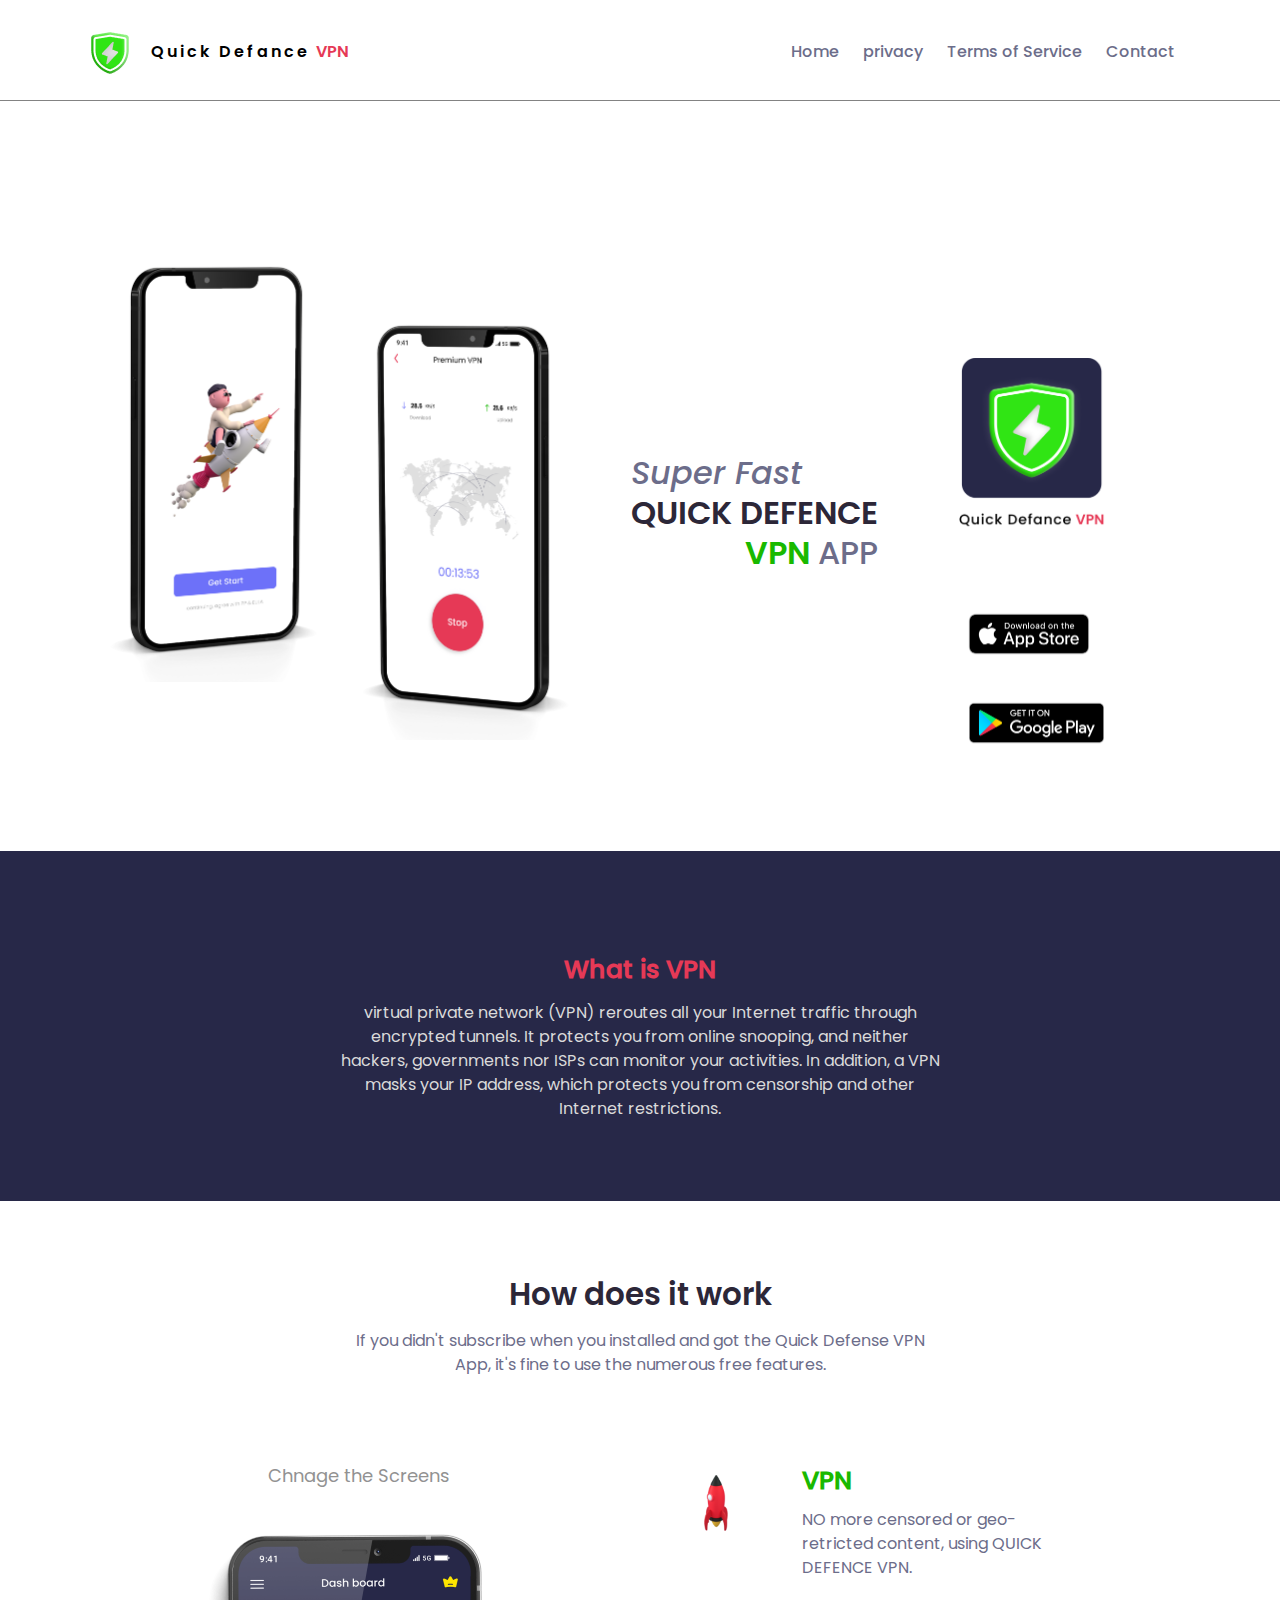
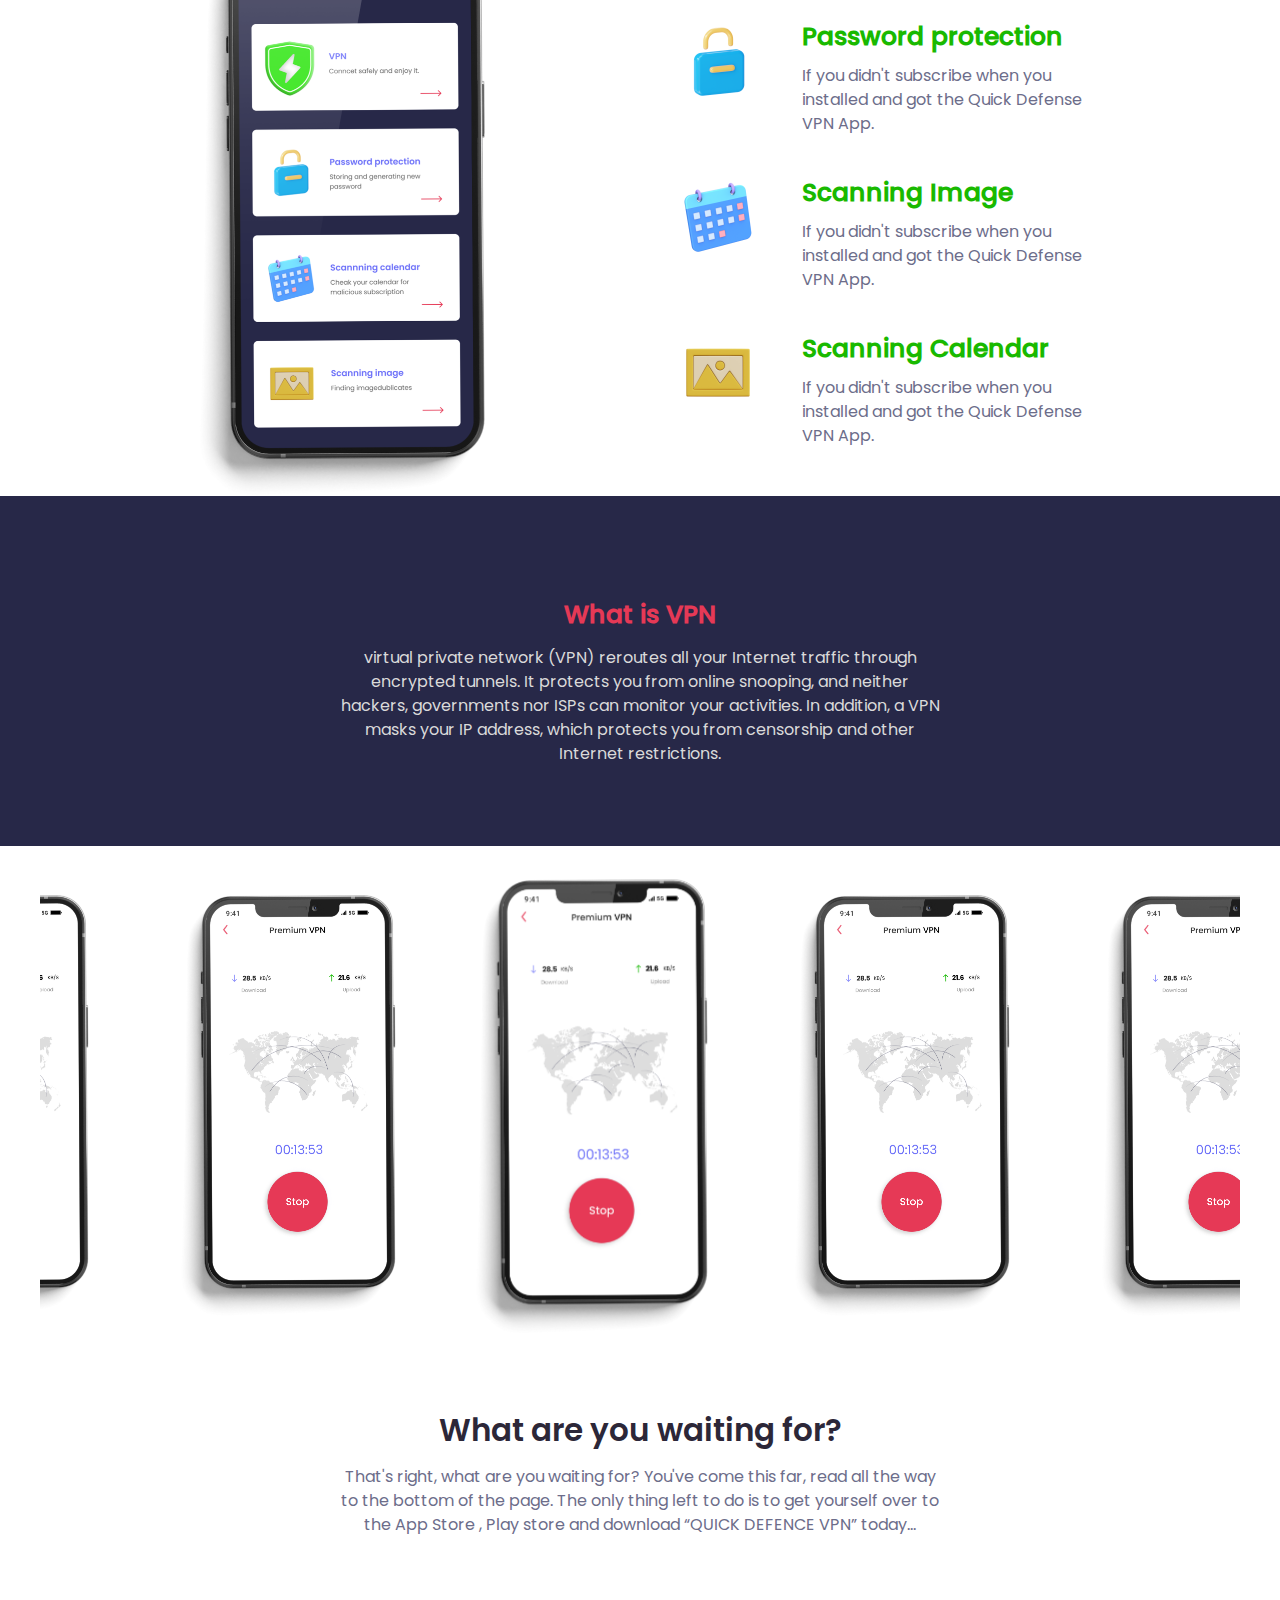
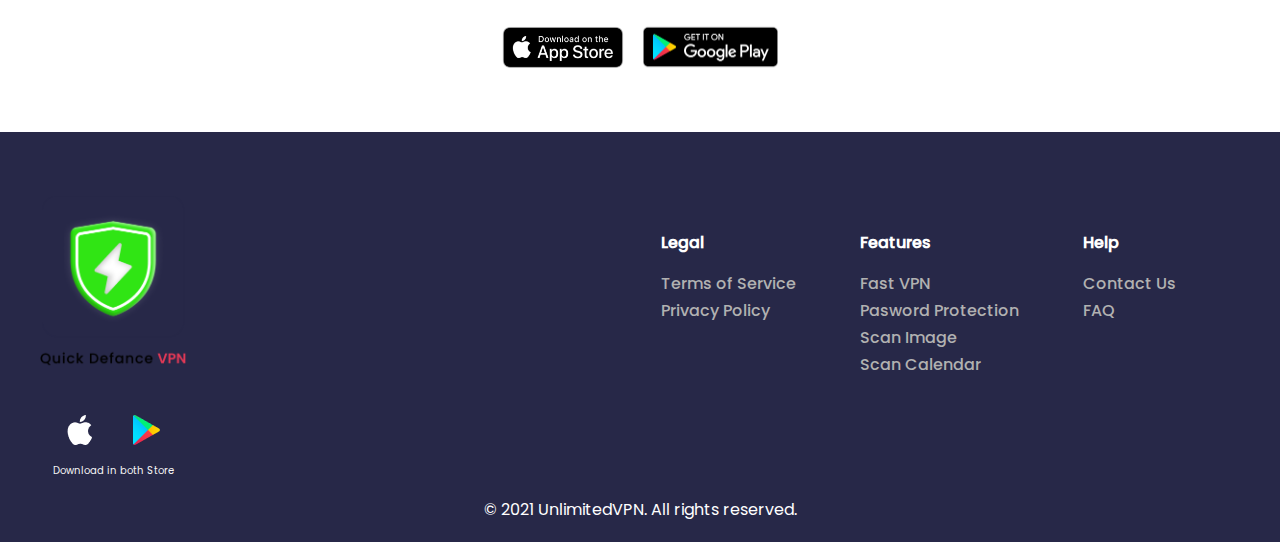
==== index.html @ 7133ae7b "vpnn" ====
<!DOCTYPE html>
<html lang="en">

<head>
    <meta charset="UTF-8">
    <meta http-equiv="X-UA-Compatible" content="IE=edge">
    <meta name="viewport" content="width=device-width initial-scale=1.0">
    <title>Quick Defance VPN</title>
    <link rel="icon" href="src/img/nav-logo.png">
    <link rel="stylesheet" href="src/style/common.css">
    <link rel="stylesheet" href="src/libs/slick/slick.css">
    <link rel="stylesheet" href="src/libs/slick/slick-theme.css">


    
</head>

<body>
   

    <header class="header">

        <!-- NAV -->

        <nav class="nav" id="nav">
            <div class="container">
                <div class="nav-content">
                    <div class="nav__content-logo">
                        <a href="index.html"><img src="src/img/nav-logo.png" alt="" class="nav__content-logo"></a>
                        <p class="nav__logo-title">Quick Defance <span>VPN</span> </p>
                    </div>
                    <span class="nav-toggle" id="toggle"></span>
                    <div class="nav__content-devide">
                        <ul class="nav__content-list">
                            <li class="nav-item"><a href="index.html" class="nav__content-link" id="home-tab">Home</a></li>
                            <li class="nav-item"><a href="privacy.html" class="nav__content-link" id="privacy-tab">privacy</a></li>
                            <li class="nav-item"><a href="tems.html" class="nav__content-link" id="service-tab">Terms of Service</a></li>
                            <li class="nav-item"><a href="#" class="nav__content-link" id="contact-tab">Contact</a></li>
                        </ul>
                    </div>
                </div>
            </div>
        </nav>
        <section class="header-log">
            <div class="container">
                <div class="header-content">
                    <div class="header__content-prev">
                        <img src="src/img/Start Screen.png" alt="" class="header__prev-img">
                        <img src="src/img/VPN screen.png" alt="" class="header__next-img">
                    </div>
                    <div class="header__content-right">
                        <div class="header__next-info">
                            <h2 class="header__next-title"> 
                                <span>Super Fast</span>
                                <p class="header__next-main">QUICK DEFENCE</p>
                                <p class="header__next-secondary"> <span>VPN</span> APP</p>
                            </h2>
                        </div>
                        <div class="header__content-next">
                            <div class="header__next-social">
                                <img src="src/img/Frame 61.png" alt="" class="header__next-vpn">
                                <img src="src/img/Appstore Button (1).png" alt="" class="header__next-appstore">
                                <img src="src/img/Playstore Button (2).png" alt="" class="header__next-playmarket">
                            </div>
                        </div>
                    </div>
                    
                </div>
            </div>
        </section>
      


    </header>

    <main class="main">
        <section class="home" id="home">
            <section class="main__vpn-section">
                <div class="container">
                    <div class="main__vpn-about">
                        <h2 class="main__vpn-title">What is VPN</h2>
                        <p class="main__vpn-description"> virtual private network (VPN) reroutes all your Internet traffic through encrypted tunnels. It protects you from online snooping, and neither hackers, governments nor ISPs can monitor your activities. In addition, a VPN masks your IP address, which protects you from censorship and other Internet restrictions.</p>
                    </div>
                </div>
            </section>
            <section class="main__work-section">
                <div class="container">
                    <div class="main__vpn-work">
                        <h2 class="main__work-title">How does it work</h2>
                        <p class="main__work-description">If you didn't subscribe when you installed and got the Quick Defense VPN App, it's fine to use the numerous free features.</p>
                    </div>
                    <div class="main__work-content">
                        <div class="main__work-theme">
                            <p class="main__theme-title">Chnage the Screens</p>
                            <img src="src/img/main-phone.png" alt="" class="main__theme-img">
                        </div>
                        <div class="main__work-cards">
                            <div class="main__work-item">
                                <img src="src/img/rocket.png" alt="" class="main__item-img">
                                <div class="main__item-content">
                                    <h2 class="main__item-title">VPN</h2>
                                    <p class="main__item-description">NO more censored or geo-
                                        retricted content, using QUICK DEFENCE VPN.</p>
                                </div>
                            </div>
                            <div class="main__work-item">
                                <img src="src/img/Bag.png" alt="" class="main__item-img">
                                <div class="main__item-content">
                                    <h2 class="main__item-title">Password protection</h2>
                                    <p class="main__item-description">If you didn't subscribe when you installed and got the Quick Defense VPN App.</p>
                                </div>
                            </div>
                            <div class="main__work-item">
                                <img src="src/img/Calendar.png" alt="" class="main__item-img">
                                <div class="main__item-content">
                                    <h2 class="main__item-title">Scanning Image</h2>
                                    <p class="main__item-description">If you didn't subscribe when you installed and got the Quick Defense VPN App.</p>
                                </div>
                            </div>
                            <div class="main__work-item">
                                <img src="src/img/picture.png" alt="" class="main__item-img">
                                <div class="main__item-content">
                                    <h2 class="main__item-title">Scanning Calendar</h2>
                                    <p class="main__item-description">If you didn't subscribe when you installed and got the Quick Defense VPN App.</p>
                                </div>
                            </div>
                        </div>
                    </div>
                </div>

            </section>
            <section class="main__vpn-section">
                <div class="container">
                    <div class="main__vpn-about">
                        <h2 class="main__vpn-title">What is VPN</h2>
                        <p class="main__vpn-description"> virtual private network (VPN) reroutes all your Internet traffic through encrypted tunnels. It protects you from online snooping, and neither hackers, governments nor ISPs can monitor your activities. In addition, a VPN masks your IP address, which protects you from censorship and other Internet restrictions.</p>
                    </div>
                </div>
            </section>

            <!-- <section class="main__vpn-slider">
                <div class="container">
                   <div class="center">
                       <div class="slider center">
                           <img src="src/img/slider1.png" alt="" class="slider-img">
                       </div>
                   </div>
                </div>
            
                   
            </section> -->

           
            <!-- TESTI -->



            <!-- ==================== TESTIMONIAL ====================-->
            <div class="container">
    
                    <div class="slider center">       
                        <div class="slide">
                          <img src="src/img/slider1.png" alt="" class="slid-img">
                        </div>
                        <div class="slide">
                          <img src="src/img/slider1.png" alt="" class="slid-img">
                        </div>
                        <div class="slide">
                          <img src="src/img/slider1.png" alt="" class="slid-img">
                        </div>
                        <div class="slide">
                          <img src="src/img/slider1.png" alt="" class="slid-img">
                        </div>
                        <div class="slide">
                          <img src="src/img/slider1.png" alt="" class="slid-img">
                        </div>
                        <div class="slide">
                          <img src="src/img/slider1.png" alt="" class="slid-img">
                        </div>
                        <div class="slide">
                          <img src="src/img/slider1.png" alt="" class="slid-img">
                        </div>
                        <div class="slide">
                          <img src="src/img/slider1.png" alt="" class="slid-img">
                        </div>
                        
                        
                        
                    </div>
              </div>
              
              
              

            <!-- TESTi -->



            <section class="main__vpn-expectation">
                <div class="container">
                    <div class="main__vpn-work">
                        <h2 class="main__work-title">What are you waiting for?</h2>
                        <p class="main__work-description">That's right, what are you waiting for? You've come this far, read all the way to the bottom of the page. The only thing left to do is to get yourself over to the App Store , Play store  and download “QUICK DEFENCE VPN” today...</p>
                    </div>
                    <div class="main__vpn-app">
                        <img src="src/img/Appstore Button (1).png" alt="" class="appstore">
                    <img src="src/img/Playstore Button (2).png" alt="" class="playmarket">
                    </div>
                  
                </div>
            </section>
        </section>
 

      
            


    </main>

    <footer class="footer">
        <div class="container">
            <div class="footer-content">
                <div class="footer__content-left">
                    <div class="footer__left-logo">
                        <img src="src/img/Frame 61.png" alt="" class="footer__logo-img">
                        <div class="icons">
                            <img src="src/img/apple.png" alt="" class="apple">
                            <img src="src/img/playmarket.png" alt="" class="playmarkett">
                        </div>
                        <p class="footer__left-description">Download in both Store</p>
                    </div>
                </div>
                <div class="footer__content-right">
                    <div class="footer-col">
                        <h2 class="footer-title">Legal</h2>
                        <ul class="footer-list">
                            <li><a href="#" class="footer-link">Terms of Service</a></li>
                            <li><a href="#" class="footer-link">Privacy Policy</a></li>
                        </ul>
                    </div>
                    <div class="footer-col">
                        <h2 class="footer-title">Features</h2>
                        <ul class="footer-list">
                            <li><a href="#" class="footer-link">Fast VPN</a></li>
                            <li><a href="#" class="footer-link">Pasword Protection</a></li>
                            <li><a href="#" class="footer-link">Scan Image</a></li>
                            <li><a href="#" class="footer-link">Scan Calendar</a></li>
                        </ul>
                    </div>
                    <div class="footer-col">
                        <h2 class="footer-title">Help</h2>
                        <ul class="footer-list">
                            <li><a href="#" class="footer-link">Contact Us</a></li>
                            <li><a href="#" class="footer-link">FAQ</a></li>
                        </ul>
                    </div>
                </div>
                
            </div>
            <p class="footer__copy">&#169; 2021 UnlimitedVPN. All rights reserved.</p>
        </div>
        
    </footer>

    <script src="src/libs/jquery.min.js"></script>
    <script src="src/libs/slick/slick.min.js"></script>
    <script src="src/js/main.js"></script>



</body>

</html>
---- src/style/common.css ----
@import 'fonts.css';
@import 'header.css';
@import 'main.css';
@import 'footer.css';
@import 'grid.css';


* {
    margin: 0;
    padding: 0;
    box-sizing: border-box;
    list-style: none;
    text-decoration: none;
}


:root {
    --Poppins-Medium: 'Poppins-Medium';
    --IBMPlexSans-Bold: 'IBMPlexSans-Bold';
    --Poppins-MediumItalic: 'Poppins-MediumItalic';
    --Poppins-Regular: 'Poppins-Regular';
    --Poppins-SemiBold: 'Poppins-SemiBold';
    --white: #FFFFFF;
    --Gray: #DADADA;
    --DarkGray: #6C6D8A;
    --DarkPurple:#2C2738;
    --Red: #E63956;
    --Green: #19B900;
    --Blue:#6D71F9;
    --lightBlue: #5A5FFF;
}

html,
      body {
        position: relative;
        height: 100%;
      }

button {
    cursor: pointer;
    border: none;
}

a {
    text-decoration: none !important;
}
li {
    text-decoration: none;
    list-style: none;
}
ul {
    list-style: none;
}

button,
input,
select,
textarea {
    font-family: inherit;
    text-decoration: none;
}

a {
    text-decoration: none;
}

/* SETTING ENDS */


.active{
    color: var(--Blue);
}
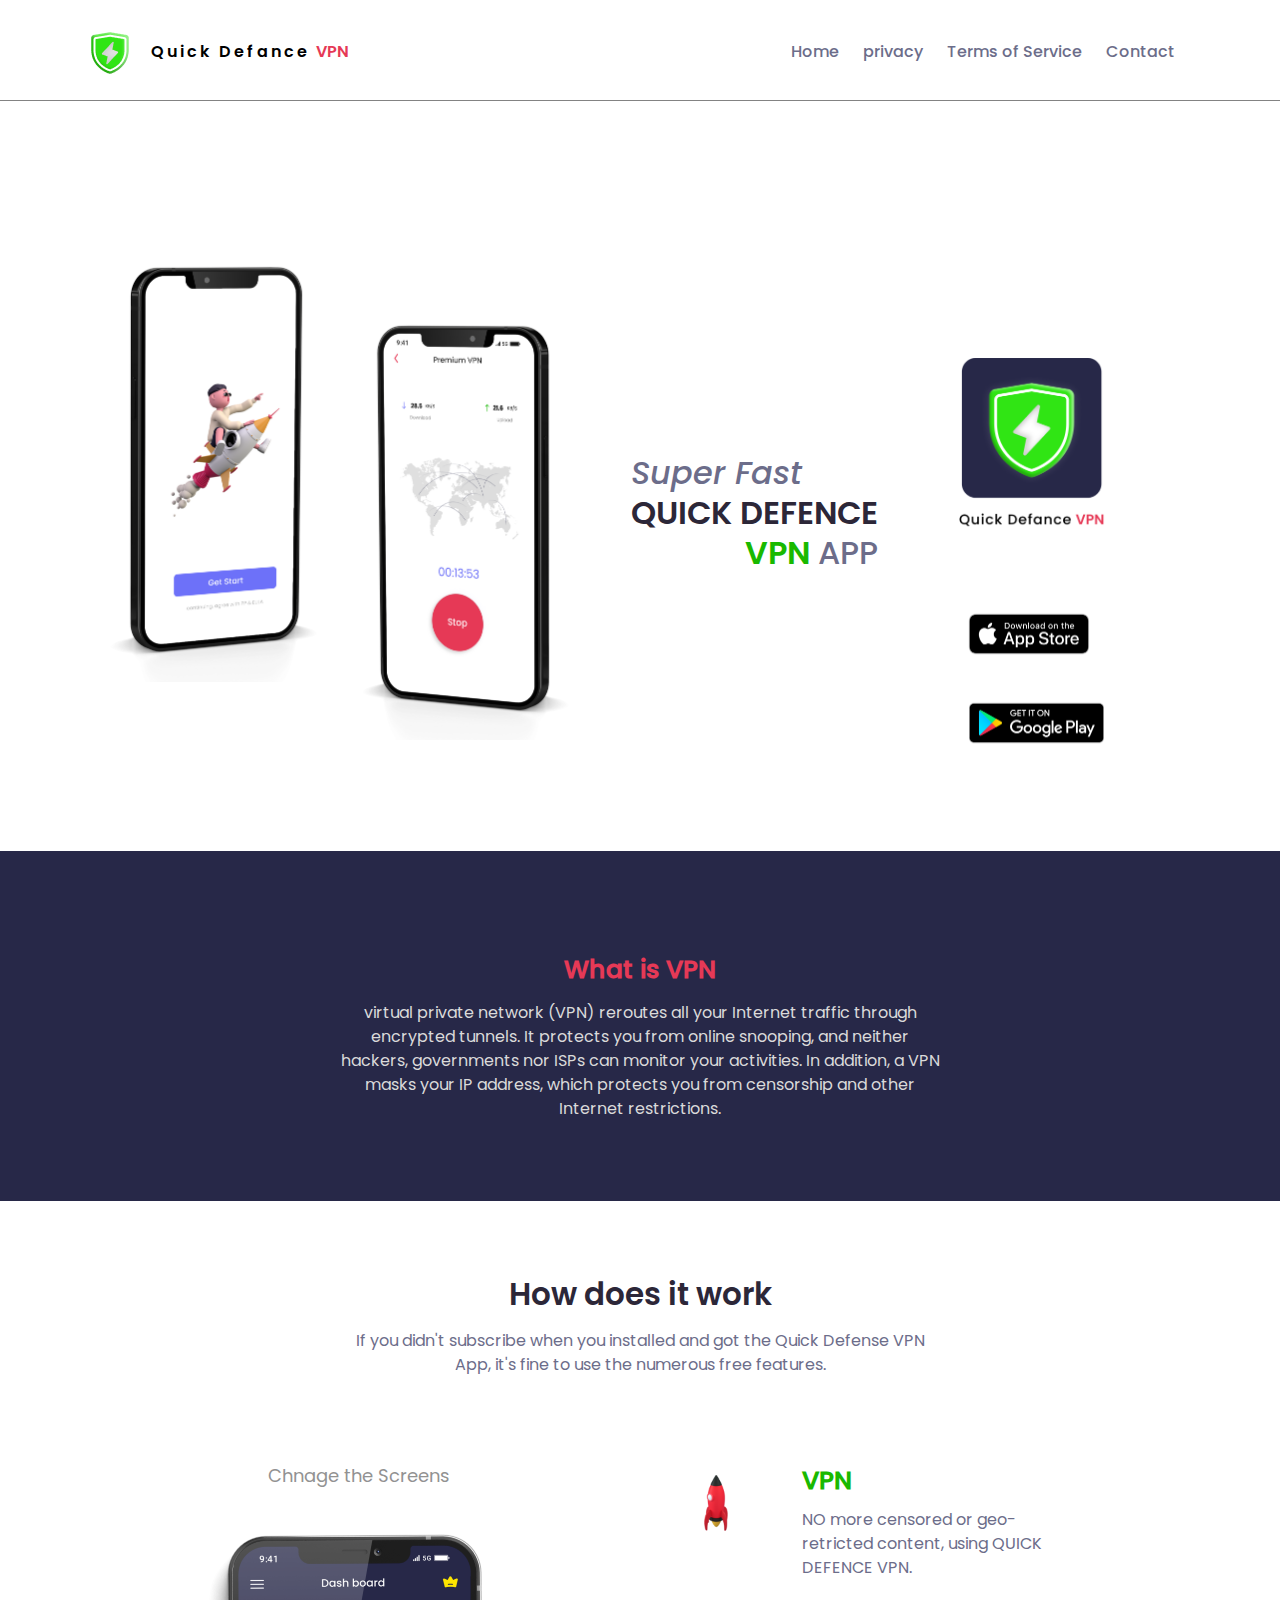
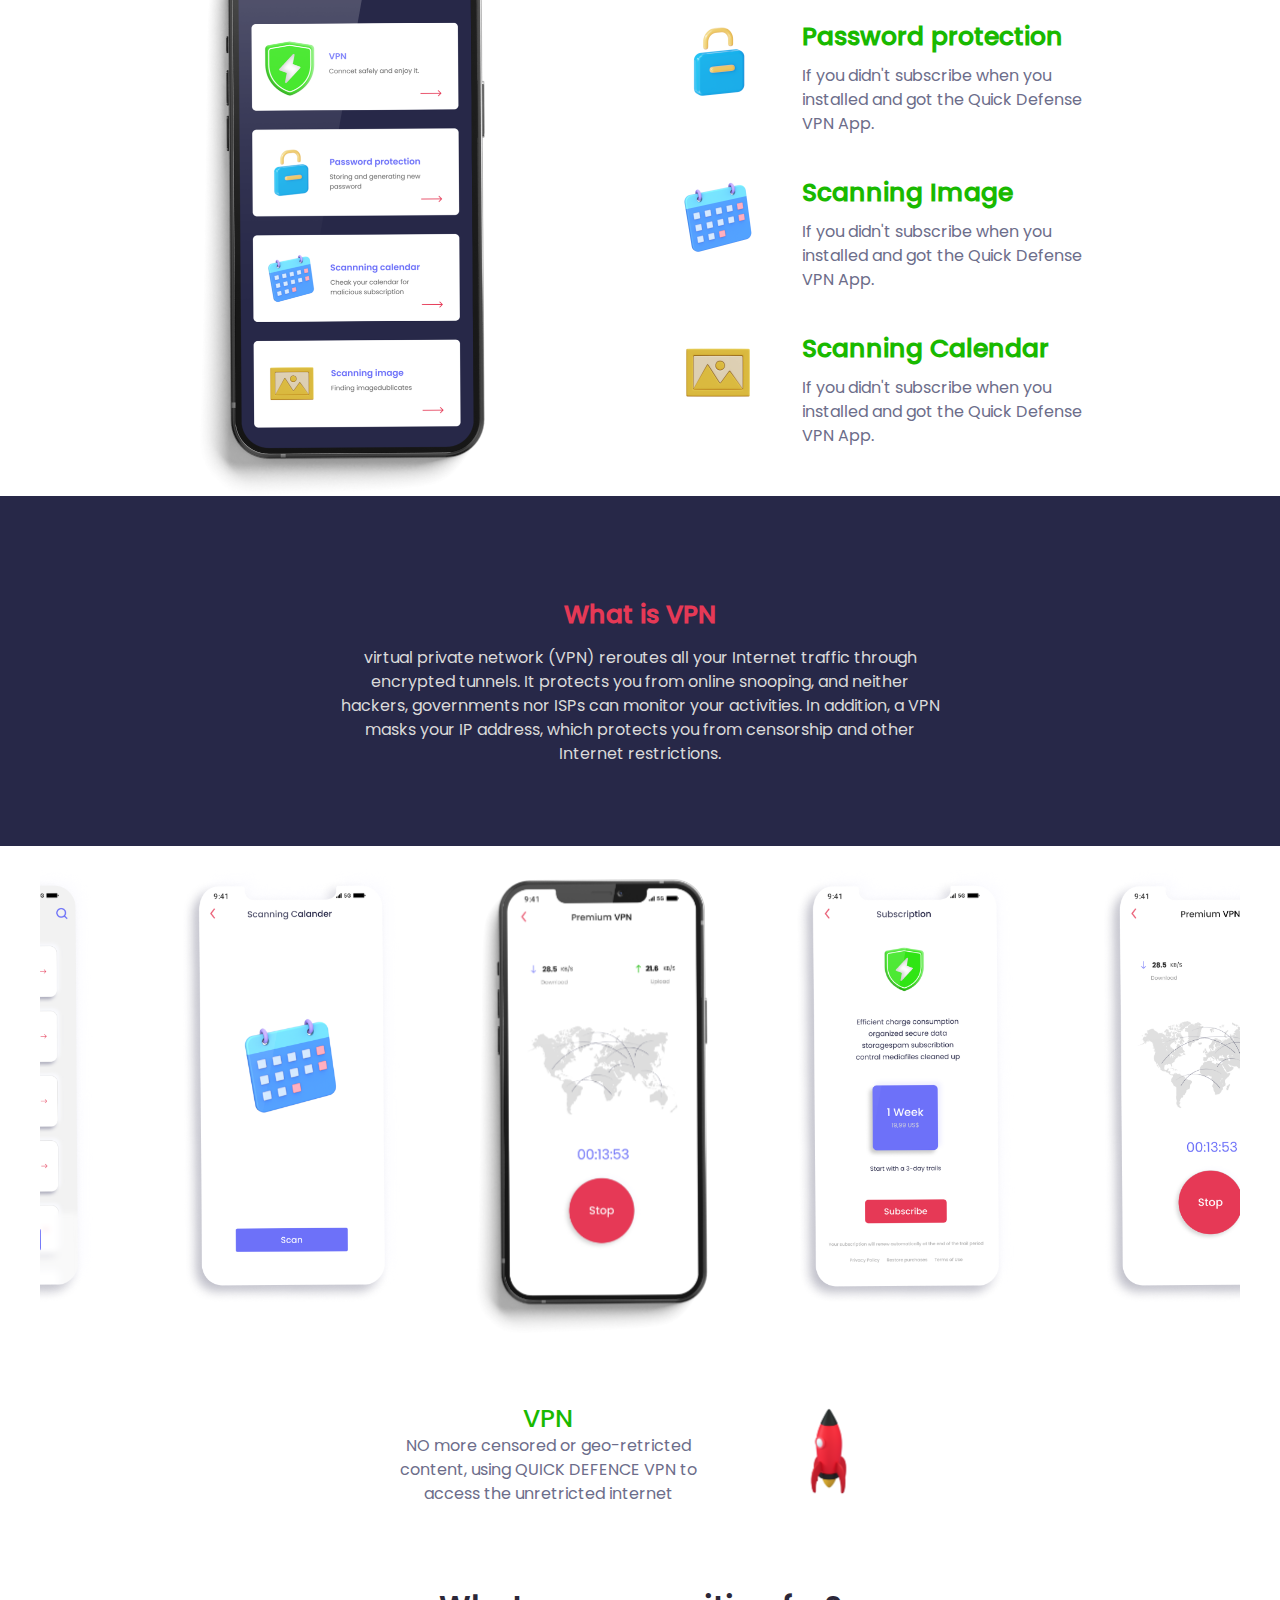
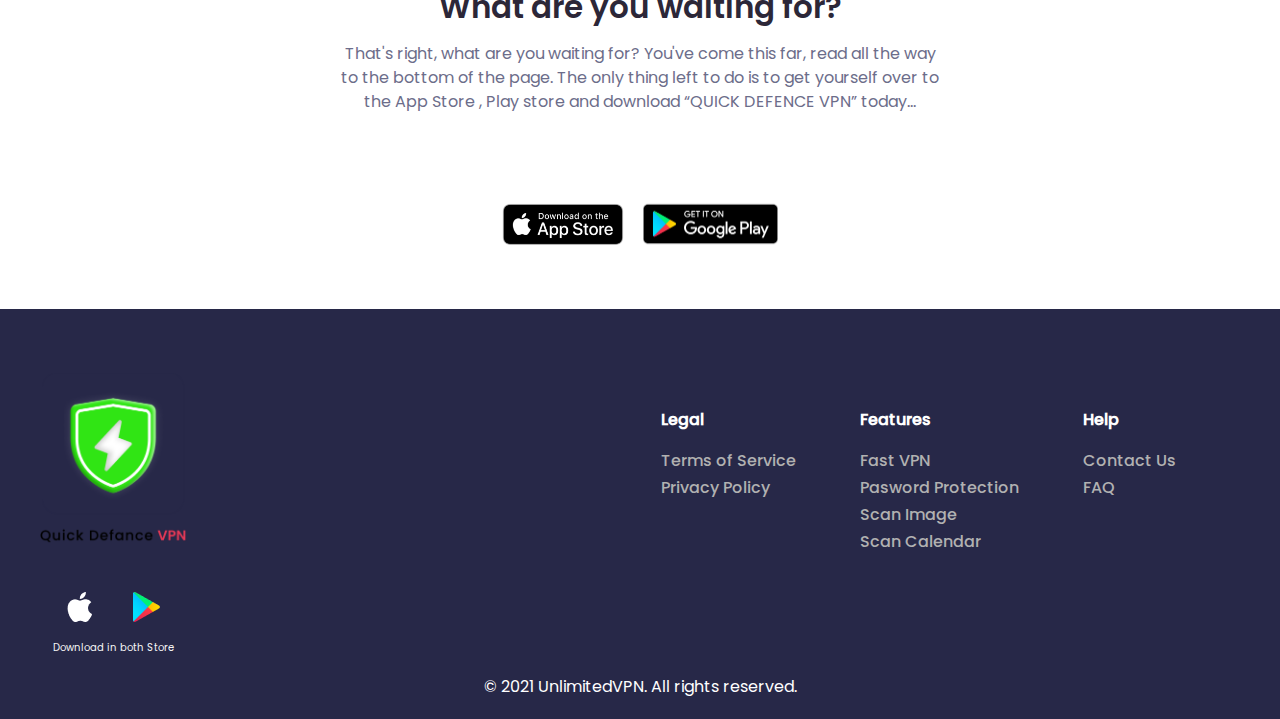
==== commit 7f735f36: "smm" ====
--- a/index.html
+++ b/index.html
@@ -35,7 +35,7 @@
                             <li class="nav-item"><a href="index.html" class="nav__content-link" id="home-tab">Home</a></li>
                             <li class="nav-item"><a href="privacy.html" class="nav__content-link" id="privacy-tab">privacy</a></li>
                             <li class="nav-item"><a href="tems.html" class="nav__content-link" id="service-tab">Terms of Service</a></li>
-                            <li class="nav-item"><a href="#" class="nav__content-link" id="contact-tab">Contact</a></li>
+                            <li class="nav-item"><a href="contact.html" class="nav__content-link" id="contact-tab">Contact</a></li>
                         </ul>
                     </div>
                 </div>
@@ -163,28 +163,40 @@
                           <img src="src/img/slider1.png" alt="" class="slid-img">
                         </div>
                         <div class="slide">
+                          <img src="src/img/slider2.png" alt="" class="slid-im">
+                        </div>
+                        <div class="slide">
+                          <img src="src/img/slider3.png" alt="" class="slid-im">
+                        </div>
+                        <div class="slide">
+                          <img src="src/img/slider4.png" alt="" class="slid-im">
+                        </div>
+                        <div class="slide">
+                          <img src="src/img/slider5.png" alt="" class="slid-im">
+                        </div>
+                        <div class="slide">
                           <img src="src/img/slider1.png" alt="" class="slid-img">
                         </div>
                         <div class="slide">
-                          <img src="src/img/slider1.png" alt="" class="slid-img">
-                        </div>
-                        <div class="slide">
-                          <img src="src/img/slider1.png" alt="" class="slid-img">
-                        </div>
-                        <div class="slide">
-                          <img src="src/img/slider1.png" alt="" class="slid-img">
-                        </div>
-                        <div class="slide">
-                          <img src="src/img/slider1.png" alt="" class="slid-img">
-                        </div>
-                        <div class="slide">
-                          <img src="src/img/slider1.png" alt="" class="slid-img">
-                        </div>
-                        <div class="slide">
-                          <img src="src/img/slider1.png" alt="" class="slid-img">
+                          <img src="src/img/slider2.png" alt="" class="slid-im">
+                        </div>
+                        <div class="slide">
+                          <img src="src/img/slider3.png" alt="" class="slid-im">
+                        </div>
+                        <div class="slide">
+                          <img src="src/img/slider4.png" alt="" class="slid-im">
+                        </div>
+                        <div class="slide">
+                          <img src="src/img/slider5.png" alt="" class="slid-im">
                         </div>
                         
-                        
+                    </div>
+                    <div class="testimonial-content">
+                        <div class="content-left">
+                            <h2 class="testimonial-title">VPN</h2>
+                            <p class="testimonial-description">NO more censored or geo-retricted content, using QUICK DEFENCE VPN to access the unretricted internet </p>
+                        </div>
+                        <img src="src/img/rocket2.png" alt="" class="testimonial-img">
                         
                     </div>
               </div>
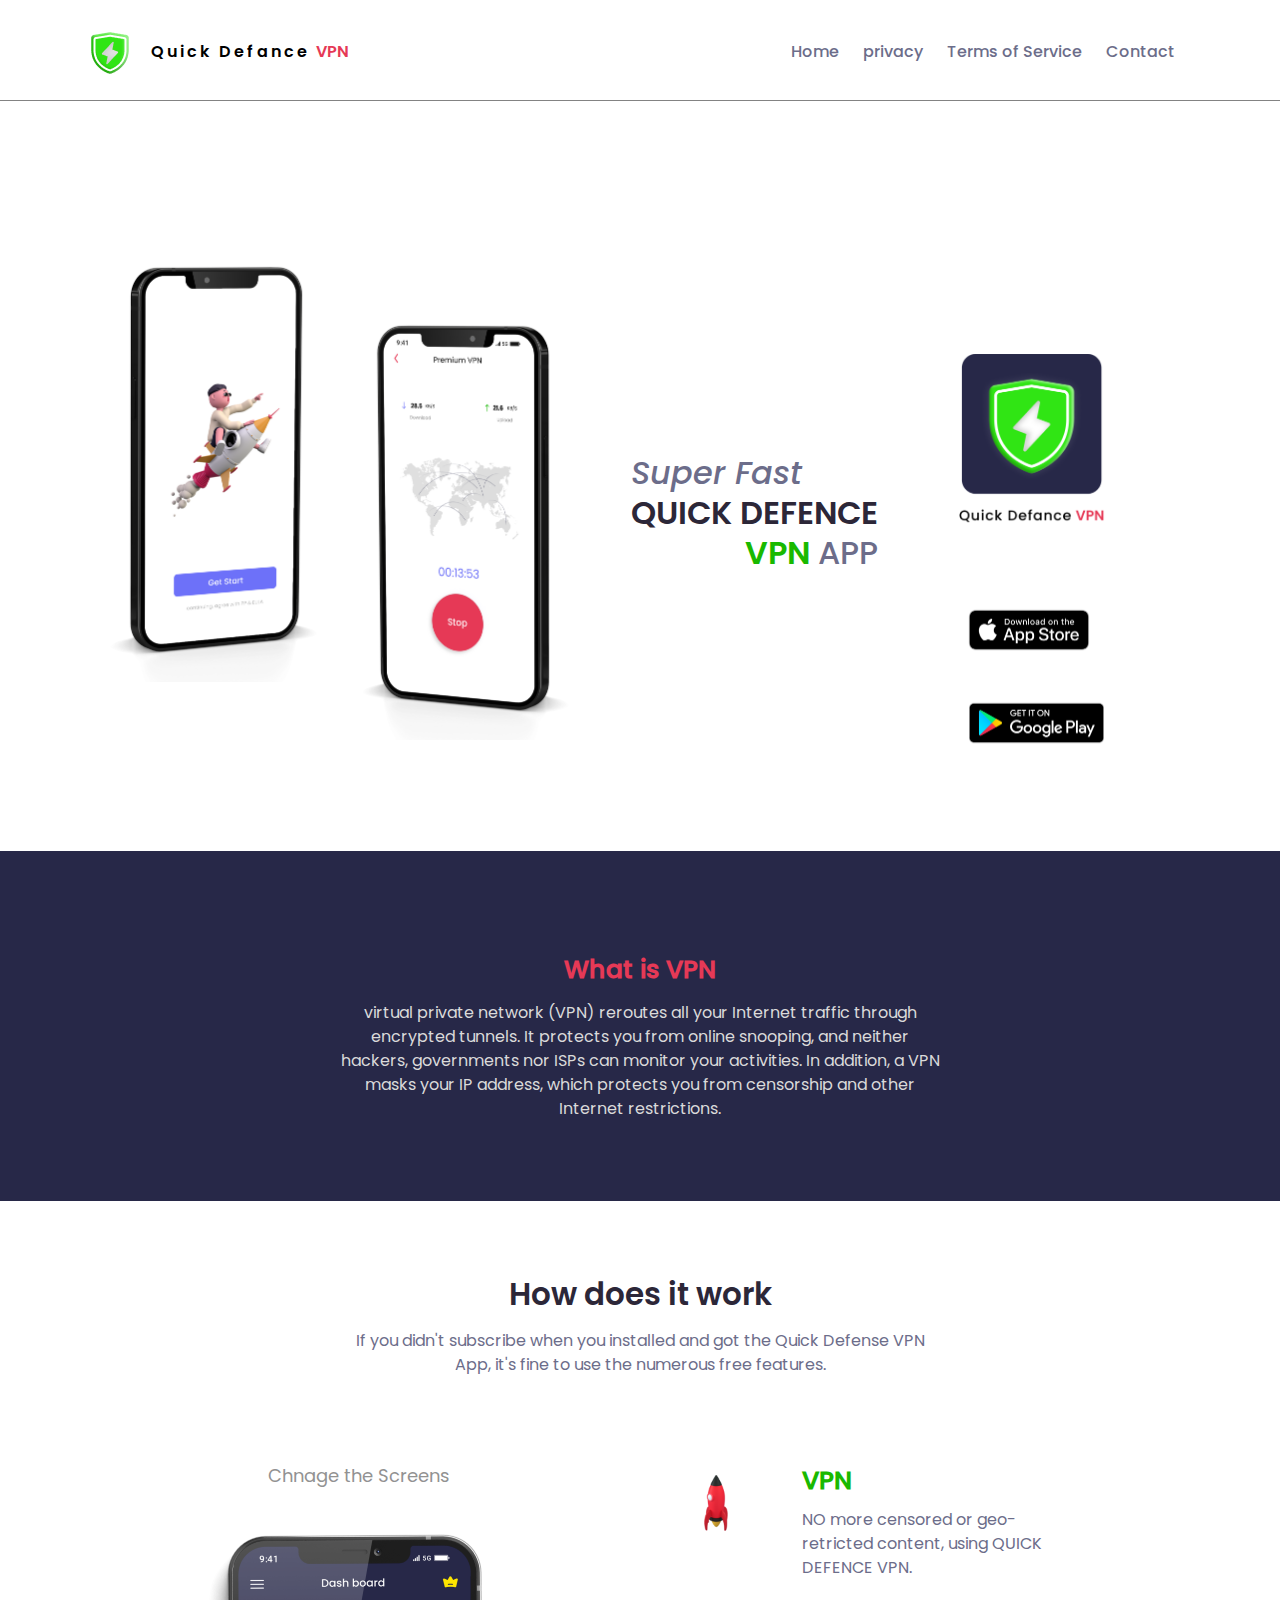
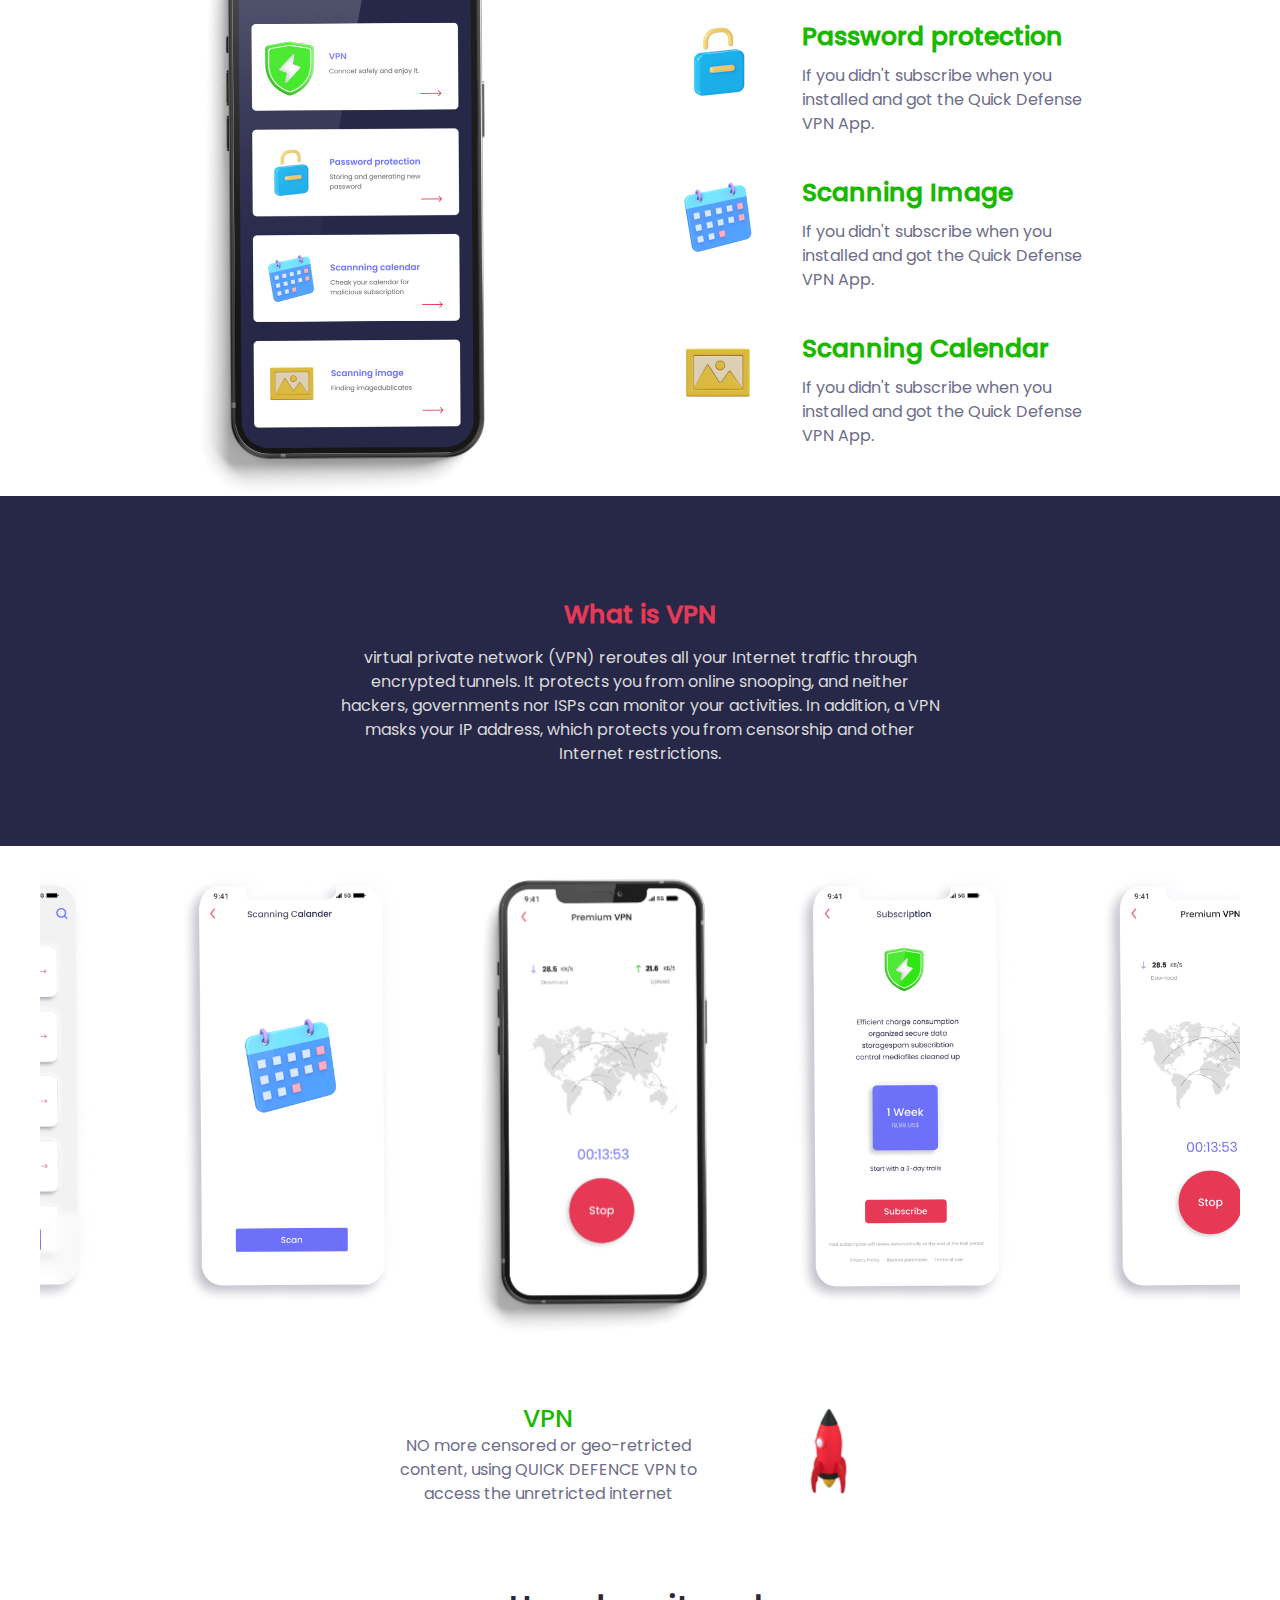
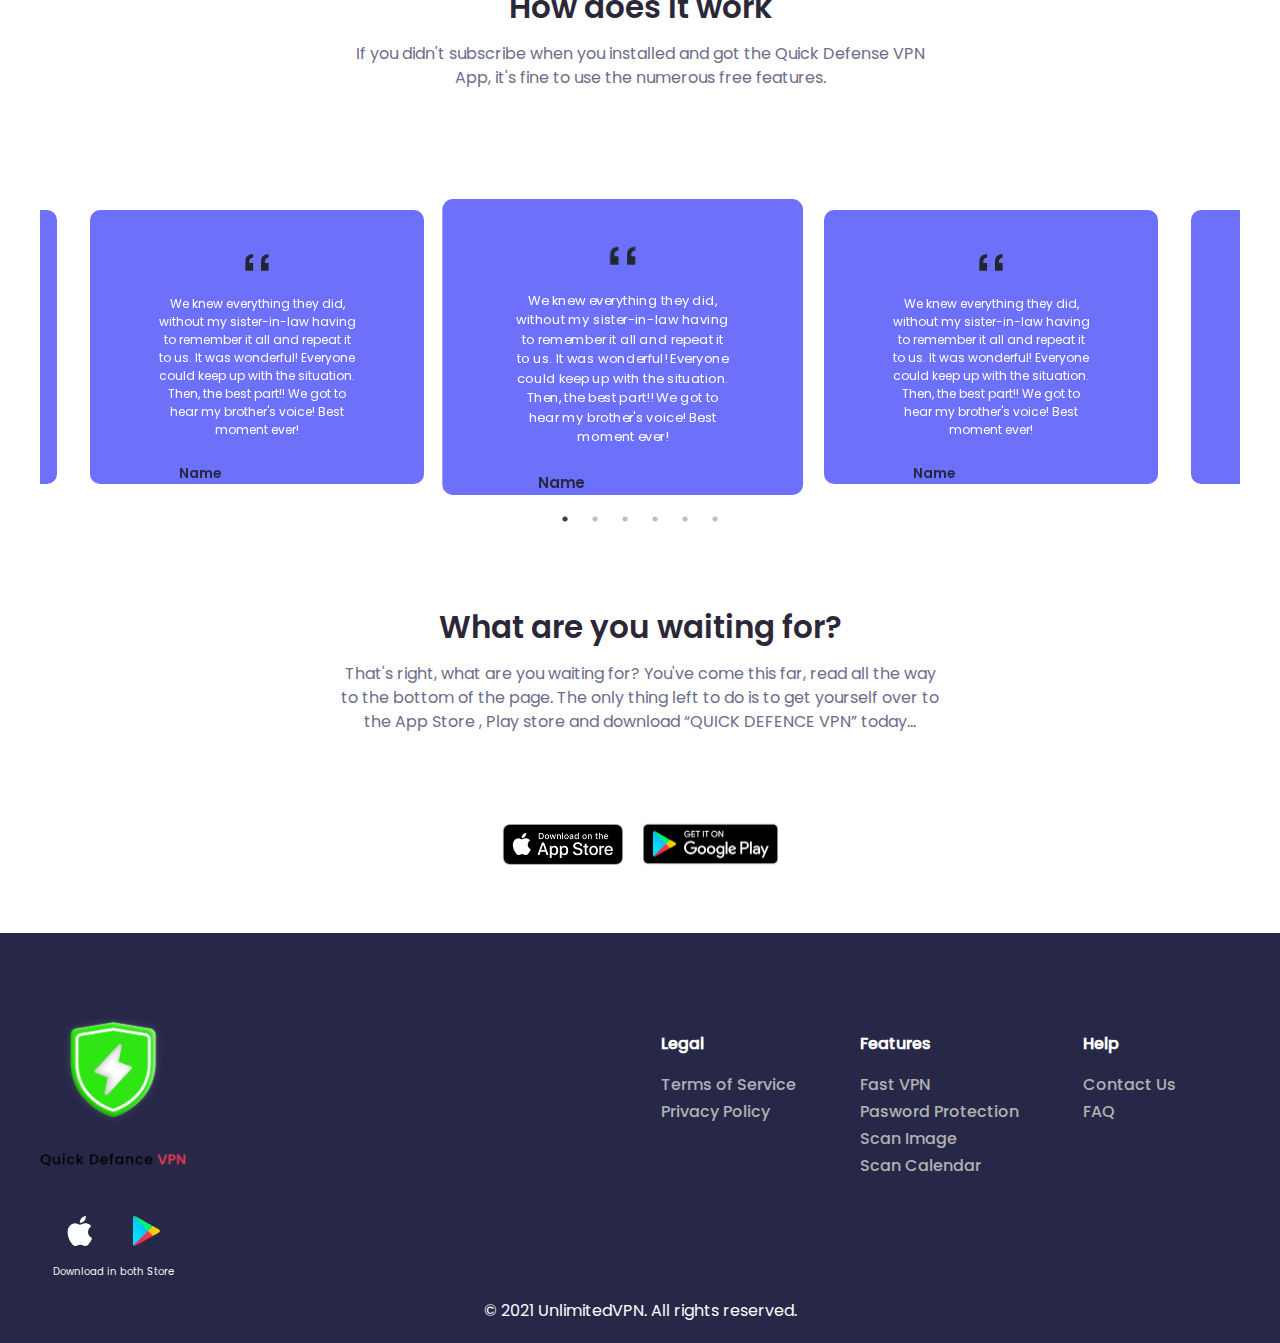
==== commit 9f6d667c: "vpnlast" ====
--- a/index.html
+++ b/index.html
@@ -7,9 +7,11 @@
     <meta name="viewport" content="width=device-width initial-scale=1.0">
     <title>Quick Defance VPN</title>
     <link rel="icon" href="src/img/nav-logo.png">
+    <link rel="stylesheet" href="https://unicons.iconscout.com/release/v4.0.0/css/line.css">
     <link rel="stylesheet" href="src/style/common.css">
     <link rel="stylesheet" href="src/libs/slick/slick.css">
     <link rel="stylesheet" href="src/libs/slick/slick-theme.css">
+
 
 
     
@@ -59,8 +61,8 @@
                         <div class="header__content-next">
                             <div class="header__next-social">
                                 <img src="src/img/Frame 61.png" alt="" class="header__next-vpn">
-                                <img src="src/img/Appstore Button (1).png" alt="" class="header__next-appstore">
-                                <img src="src/img/Playstore Button (2).png" alt="" class="header__next-playmarket">
+                                <a href=""><img src="src/img/Appstore Button (1).png" alt="" class="header__next-appstore"></a>
+                                <a href=""><img src="src/img/Playstore Button (2).png" alt="" class="header__next-playmarket"></a>
                             </div>
                         </div>
                     </div>
@@ -208,6 +210,141 @@
 
 
 
+            <!-- TESTIII -->
+
+            <!-- Create your own class for the containing div -->
+            <div class="container">
+                <div class="main__vpn-work">
+                    <h2 class="main__work-title">How does it work</h2>
+                    <p class="main__work-description">If you didn't subscribe when you installed and got the Quick Defense VPN App, it's fine to use the numerous free features.</p>
+                </div>
+                <div class="wrapper">
+                    <div class="carousel">
+                      <div>
+                          <div class="client-content">
+                              <div class="click-content">
+                                  <img src="src/img/quote.png" alt="" class="quote">
+                                  <p class="client-description">We knew everything they did, without my sister-in-law having to remember it all and repeat it to us. It was wonderful! Everyone could keep up with the situation. Then, the best part!! We got to hear my brother's voice! Best moment ever!</p>
+                                  <div class="personal-info">
+                                      <h2 class="client-name">Name</h2>
+                                      <div>
+                                          <i class="uil uil-star testimonial__icon-star"></i>
+                                          <i class="uil uil-star testimonial__icon-star"></i>
+                                          <i class="uil uil-star testimonial__icon-star"></i>
+                                          <i class="uil uil-star testimonial__icon-star"></i>
+                                          <i class="uil uil-star testimonial__icon-star"></i>
+                                      </div>
+                                  </div>
+                              </div>
+                              
+                          </div>
+                      </div>    
+                      <div>
+                          <div class="client-content">
+                              <div class="click-content">
+                                  <img src="src/img/quote.png" alt="" class="quote">
+                                  <p class="client-description">We knew everything they did, without my sister-in-law having to remember it all and repeat it to us. It was wonderful! Everyone could keep up with the situation. Then, the best part!! We got to hear my brother's voice! Best moment ever!</p>
+                                  <div class="personal-info">
+                                      <h2 class="client-name">Name</h2>
+                                      <div>
+                                          <i class="uil uil-star testimonial__icon-star"></i>
+                                          <i class="uil uil-star testimonial__icon-star"></i>
+                                          <i class="uil uil-star testimonial__icon-star"></i>
+                                          <i class="uil uil-star testimonial__icon-star"></i>
+                                          <i class="uil uil-star testimonial__icon-star"></i>
+                                      </div>
+                                  </div>
+                              </div>
+                              
+                          </div>
+                      </div>    
+                      <div>
+                          <div class="client-content">
+                              <div class="click-content">
+                                  <img src="src/img/quote.png" alt="" class="quote">
+                                  <p class="client-description">We knew everything they did, without my sister-in-law having to remember it all and repeat it to us. It was wonderful! Everyone could keep up with the situation. Then, the best part!! We got to hear my brother's voice! Best moment ever!</p>
+                                  <div class="personal-info">
+                                      <h2 class="client-name">Name</h2>
+                                      <div>
+                                          <i class="uil uil-star testimonial__icon-star"></i>
+                                          <i class="uil uil-star testimonial__icon-star"></i>
+                                          <i class="uil uil-star testimonial__icon-star"></i>
+                                          <i class="uil uil-star testimonial__icon-star"></i>
+                                          <i class="uil uil-star testimonial__icon-star"></i>
+                                      </div>
+                                  </div>
+                              </div>
+                              
+                          </div>
+                      </div>    
+                      <div>
+                          <div class="client-content">
+                              <div class="click-content">
+                                  <img src="src/img/quote.png" alt="" class="quote">
+                                  <p class="client-description">We knew everything they did, without my sister-in-law having to remember it all and repeat it to us. It was wonderful! Everyone could keep up with the situation. Then, the best part!! We got to hear my brother's voice! Best moment ever!</p>
+                                  <div class="personal-info">
+                                      <h2 class="client-name">Name</h2>
+                                      <div>
+                                          <i class="uil uil-star testimonial__icon-star"></i>
+                                          <i class="uil uil-star testimonial__icon-star"></i>
+                                          <i class="uil uil-star testimonial__icon-star"></i>
+                                          <i class="uil uil-star testimonial__icon-star"></i>
+                                          <i class="uil uil-star testimonial__icon-star"></i>
+                                      </div>
+                                  </div>
+                              </div>
+                              
+                          </div>
+                      </div>    
+                      <div>
+                          <div class="client-content">
+                              <div class="click-content">
+                                  <img src="src/img/quote.png" alt="" class="quote">
+                                  <p class="client-description">We knew everything they did, without my sister-in-law having to remember it all and repeat it to us. It was wonderful! Everyone could keep up with the situation. Then, the best part!! We got to hear my brother's voice! Best moment ever!</p>
+                                  <div class="personal-info">
+                                      <h2 class="client-name">Name</h2>
+                                      <div>
+                                          <i class="uil uil-star testimonial__icon-star"></i>
+                                          <i class="uil uil-star testimonial__icon-star"></i>
+                                          <i class="uil uil-star testimonial__icon-star"></i>
+                                          <i class="uil uil-star testimonial__icon-star"></i>
+                                          <i class="uil uil-star testimonial__icon-star"></i>
+                                      </div>
+                                  </div>
+                              </div>
+                              
+                          </div>
+                      </div>    
+                      <div>
+                          <div class="client-content">
+                              <div class="click-content">
+                                  <img src="src/img/quote.png" alt="" class="quote">
+                                  <p class="client-description">We knew everything they did, without my sister-in-law having to remember it all and repeat it to us. It was wonderful! Everyone could keep up with the situation. Then, the best part!! We got to hear my brother's voice! Best moment ever!</p>
+                                  <div class="personal-info">
+                                      <h2 class="client-name">Name</h2>
+                                      <div>
+                                          <i class="uil uil-star testimonial__icon-star"></i>
+                                          <i class="uil uil-star testimonial__icon-star"></i>
+                                          <i class="uil uil-star testimonial__icon-star"></i>
+                                          <i class="uil uil-star testimonial__icon-star"></i>
+                                          <i class="uil uil-star testimonial__icon-star"></i>
+                                      </div>
+                                  </div>
+                              </div>
+                              
+                          </div>
+                      </div>    
+                        
+                    </div>
+                    </div>
+            </div>
+            
+          
+                
+ 
+
+
+
             <section class="main__vpn-expectation">
                 <div class="container">
                     <div class="main__vpn-work">
@@ -215,8 +352,8 @@
                         <p class="main__work-description">That's right, what are you waiting for? You've come this far, read all the way to the bottom of the page. The only thing left to do is to get yourself over to the App Store , Play store  and download “QUICK DEFENCE VPN” today...</p>
                     </div>
                     <div class="main__vpn-app">
-                        <img src="src/img/Appstore Button (1).png" alt="" class="appstore">
-                    <img src="src/img/Playstore Button (2).png" alt="" class="playmarket">
+                        <a href=""><img src="src/img/Appstore Button (1).png" alt="" class="appstore"></a>
+                        <a href=""><img src="src/img/Playstore Button (2).png" alt="" class="playmarket"></a>
                     </div>
                   
                 </div>
@@ -237,8 +374,8 @@
                     <div class="footer__left-logo">
                         <img src="src/img/Frame 61.png" alt="" class="footer__logo-img">
                         <div class="icons">
-                            <img src="src/img/apple.png" alt="" class="apple">
-                            <img src="src/img/playmarket.png" alt="" class="playmarkett">
+                            <a href=""><img src="src/img/apple.png" alt="" class="apple"></a>
+                            <a href=""><img src="src/img/playmarket.png" alt="" class="playmarkett"></a>
                         </div>
                         <p class="footer__left-description">Download in both Store</p>
                     </div>
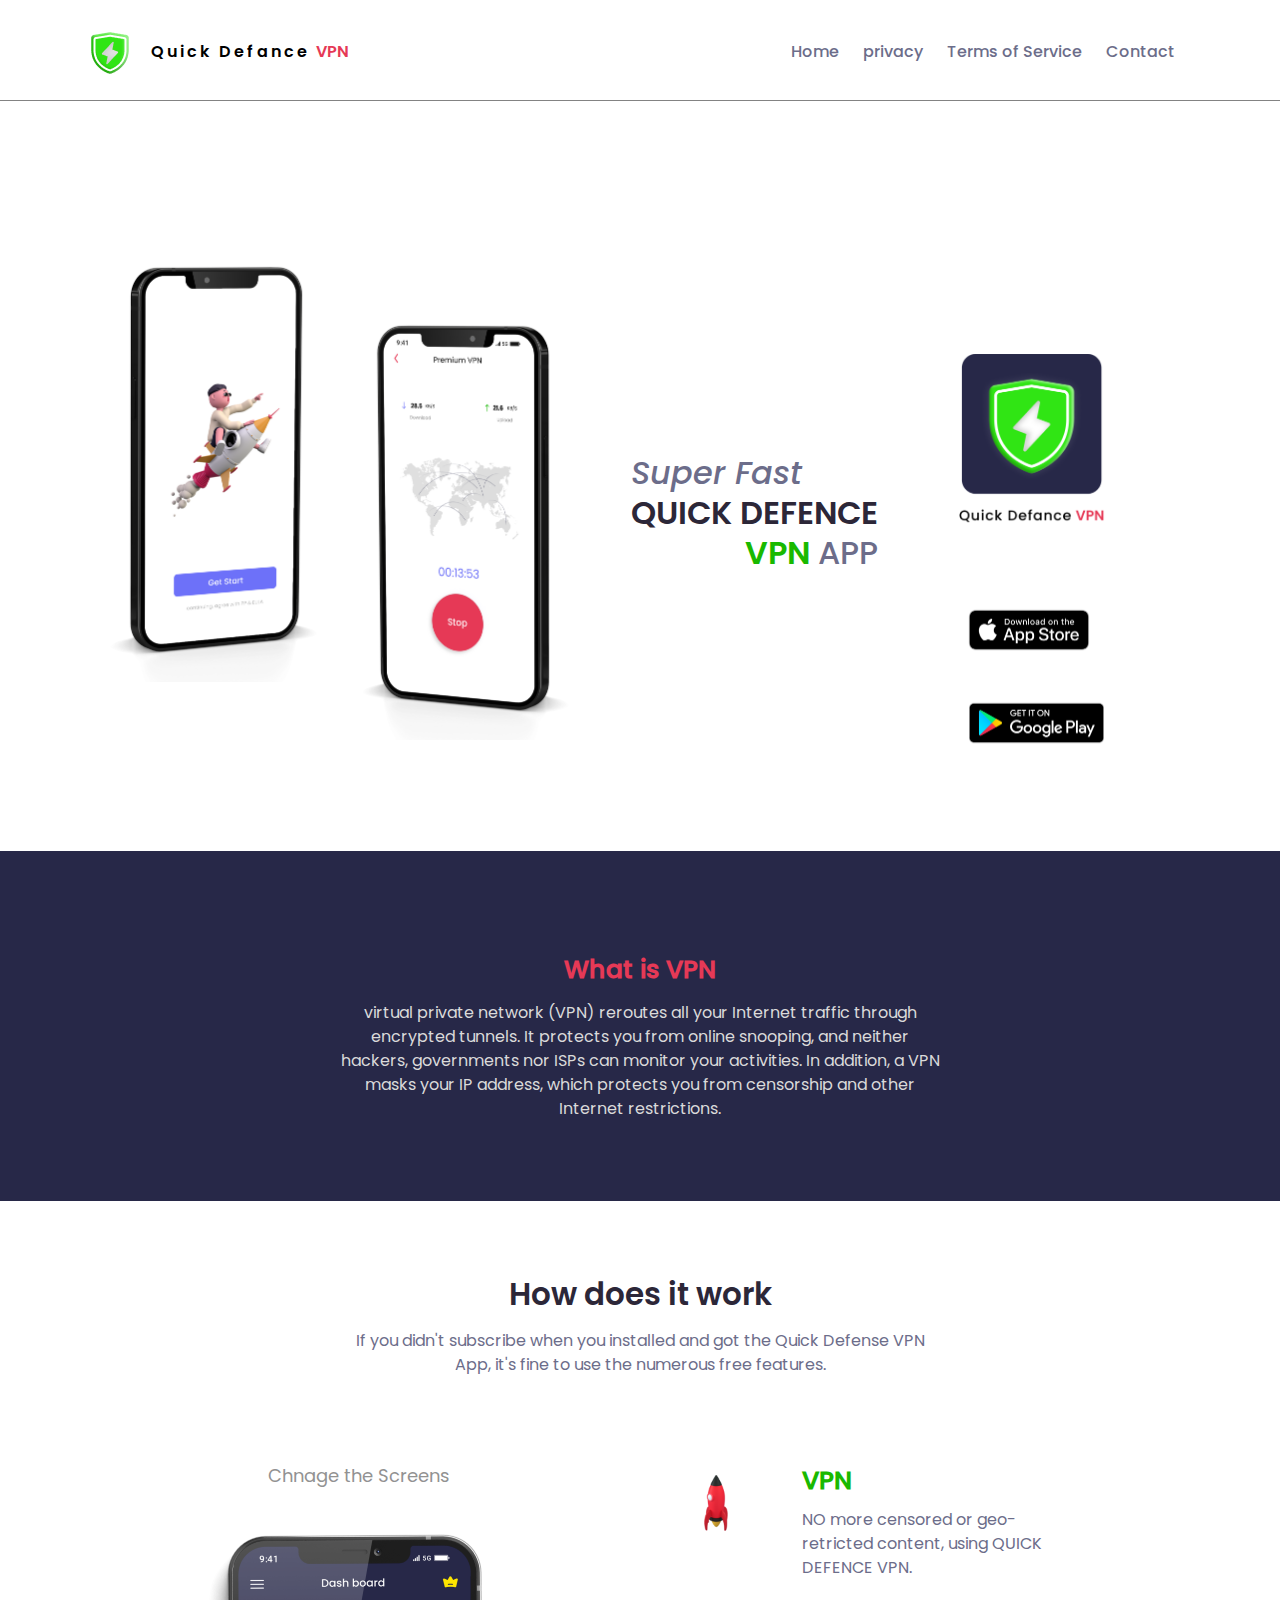
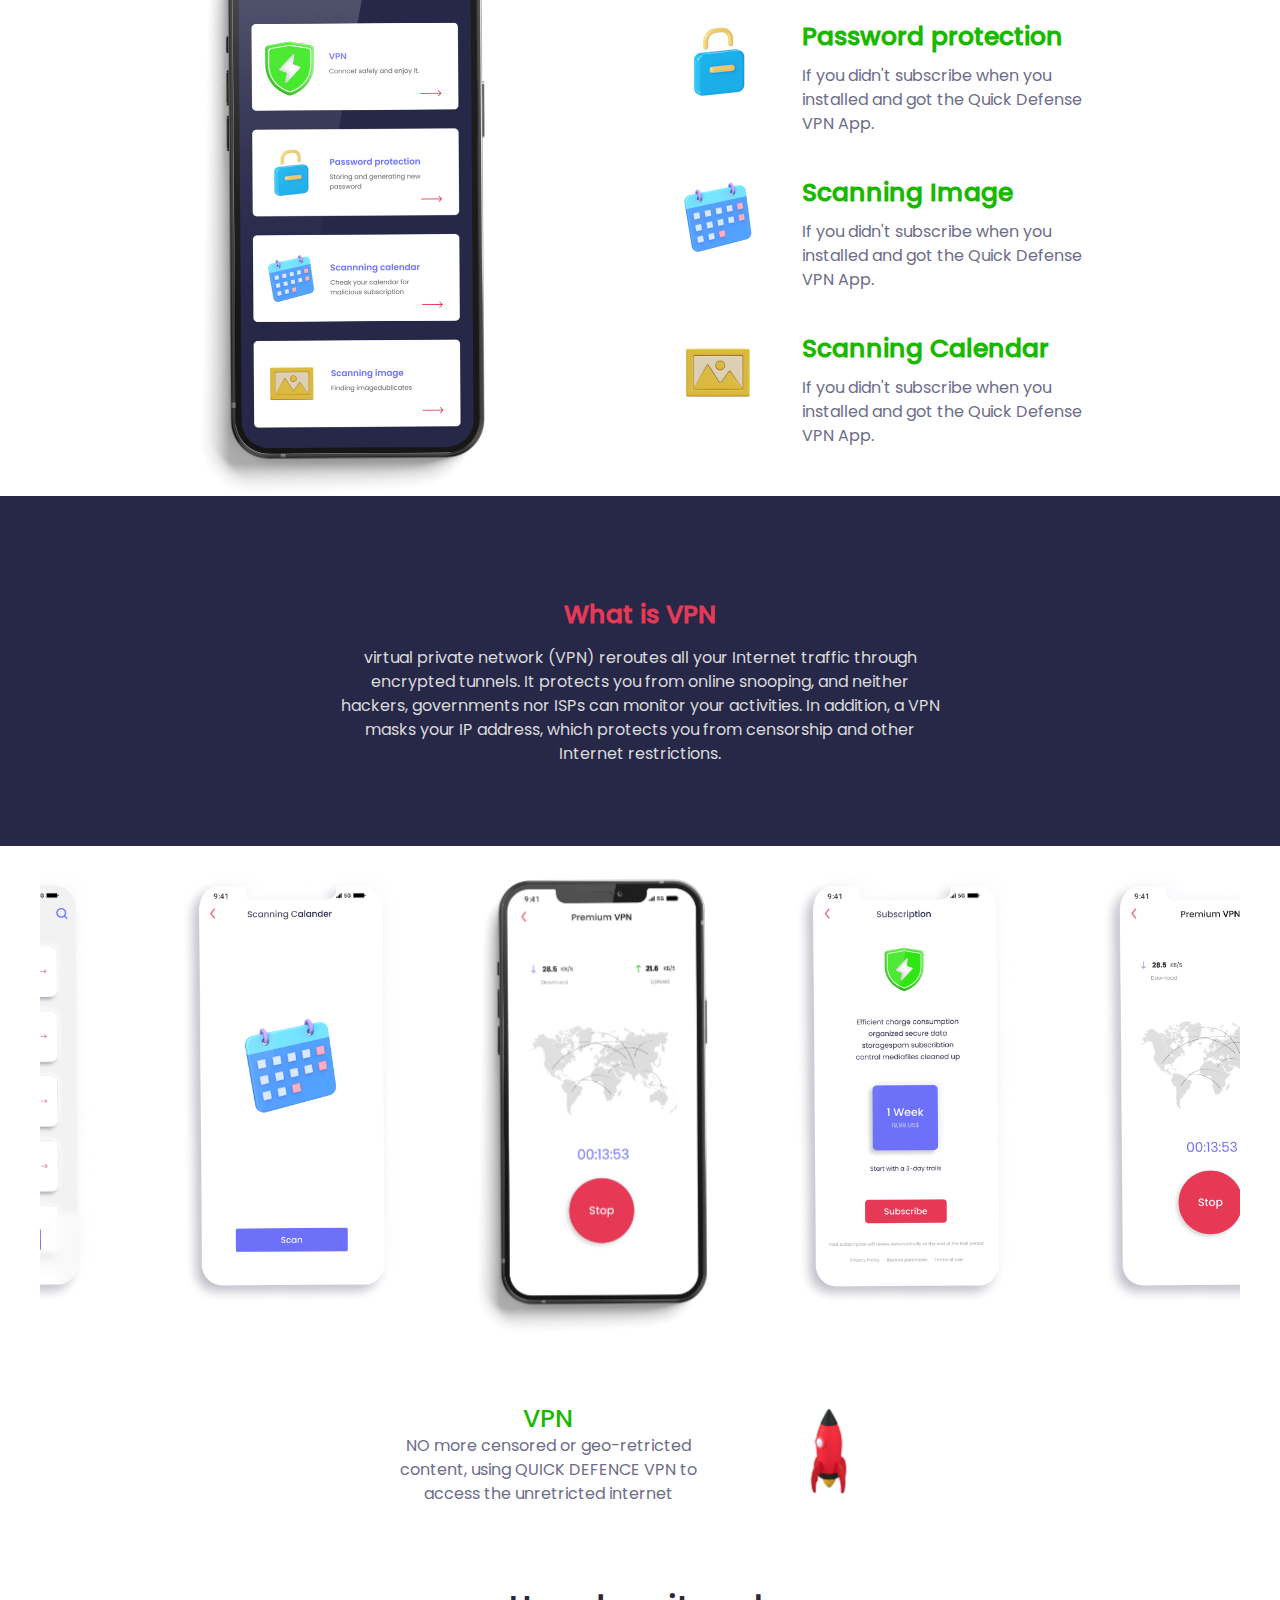
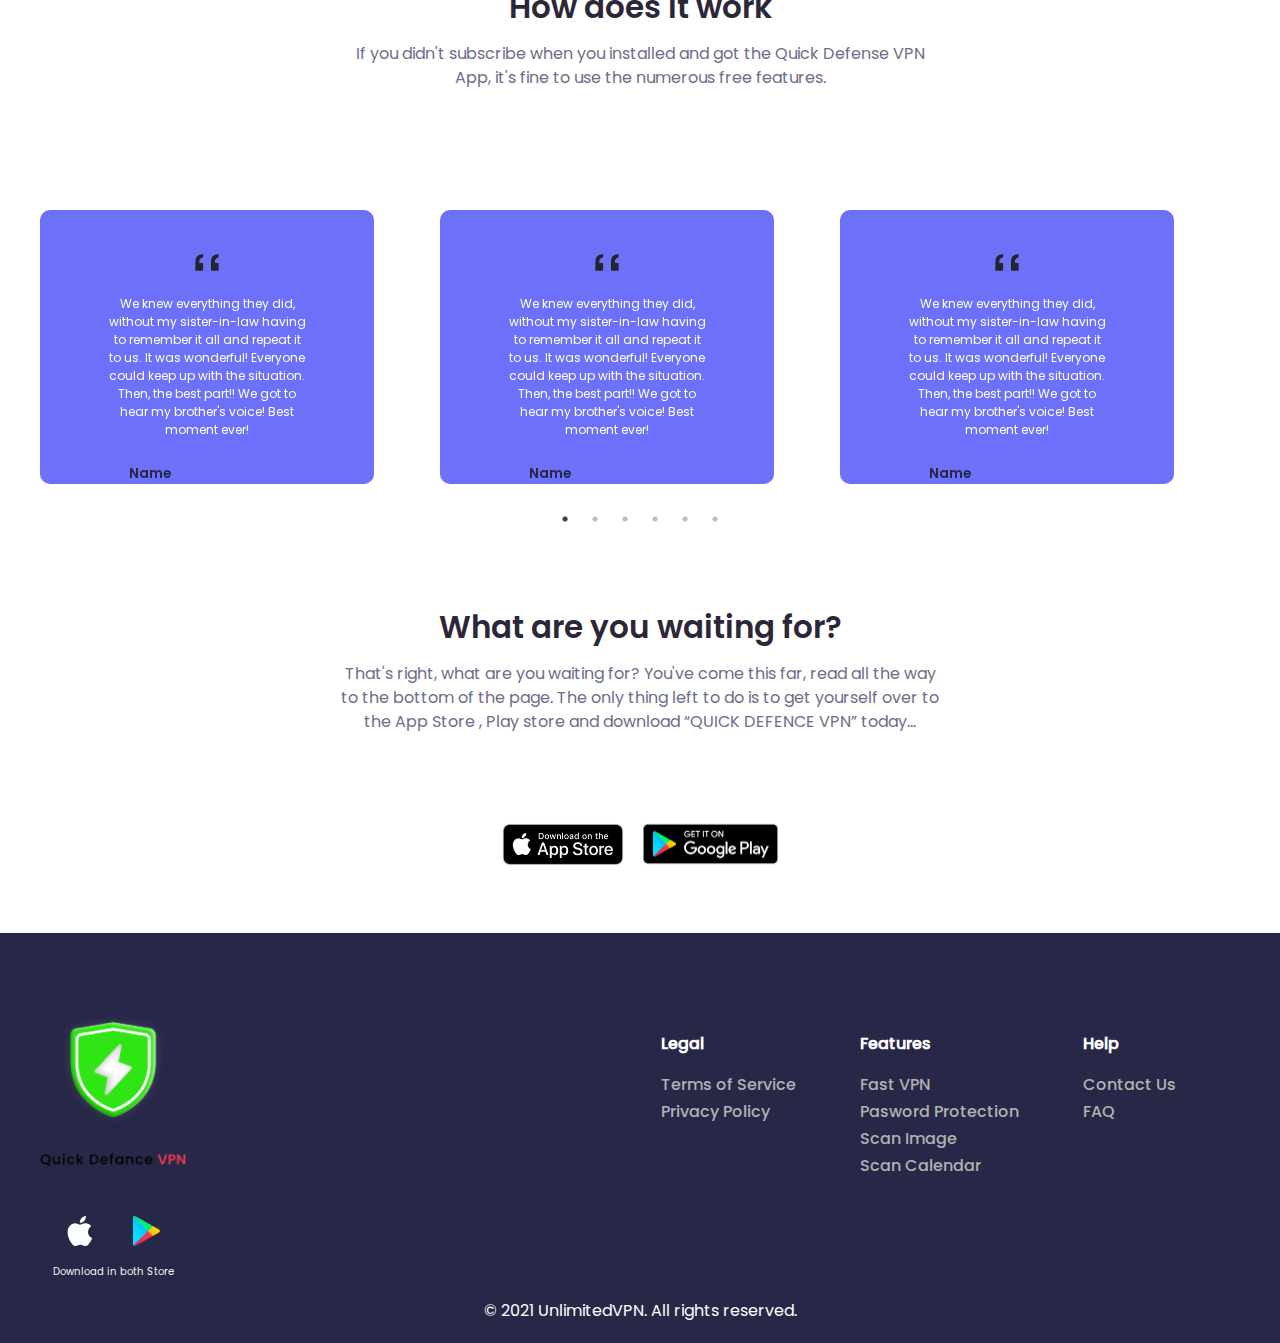
==== commit 28151fb8: "lastversion" ====
--- a/index.html
+++ b/index.html
@@ -1,423 +1 @@
-<!DOCTYPE html>
-<html lang="en">
-
-<head>
-    <meta charset="UTF-8">
-    <meta http-equiv="X-UA-Compatible" content="IE=edge">
-    <meta name="viewport" content="width=device-width initial-scale=1.0">
-    <title>Quick Defance VPN</title>
-    <link rel="icon" href="src/img/nav-logo.png">
-    <link rel="stylesheet" href="https://unicons.iconscout.com/release/v4.0.0/css/line.css">
-    <link rel="stylesheet" href="src/style/common.css">
-    <link rel="stylesheet" href="src/libs/slick/slick.css">
-    <link rel="stylesheet" href="src/libs/slick/slick-theme.css">
-
-
-
-    
-</head>
-
-<body>
-   
-
-    <header class="header">
-
-        <!-- NAV -->
-
-        <nav class="nav" id="nav">
-            <div class="container">
-                <div class="nav-content">
-                    <div class="nav__content-logo">
-                        <a href="index.html"><img src="src/img/nav-logo.png" alt="" class="nav__content-logo"></a>
-                        <p class="nav__logo-title">Quick Defance <span>VPN</span> </p>
-                    </div>
-                    <span class="nav-toggle" id="toggle"></span>
-                    <div class="nav__content-devide">
-                        <ul class="nav__content-list">
-                            <li class="nav-item"><a href="index.html" class="nav__content-link" id="home-tab">Home</a></li>
-                            <li class="nav-item"><a href="privacy.html" class="nav__content-link" id="privacy-tab">privacy</a></li>
-                            <li class="nav-item"><a href="tems.html" class="nav__content-link" id="service-tab">Terms of Service</a></li>
-                            <li class="nav-item"><a href="contact.html" class="nav__content-link" id="contact-tab">Contact</a></li>
-                        </ul>
-                    </div>
-                </div>
-            </div>
-        </nav>
-        <section class="header-log">
-            <div class="container">
-                <div class="header-content">
-                    <div class="header__content-prev">
-                        <img src="src/img/Start Screen.png" alt="" class="header__prev-img">
-                        <img src="src/img/VPN screen.png" alt="" class="header__next-img">
-                    </div>
-                    <div class="header__content-right">
-                        <div class="header__next-info">
-                            <h2 class="header__next-title"> 
-                                <span>Super Fast</span>
-                                <p class="header__next-main">QUICK DEFENCE</p>
-                                <p class="header__next-secondary"> <span>VPN</span> APP</p>
-                            </h2>
-                        </div>
-                        <div class="header__content-next">
-                            <div class="header__next-social">
-                                <img src="src/img/Frame 61.png" alt="" class="header__next-vpn">
-                                <a href=""><img src="src/img/Appstore Button (1).png" alt="" class="header__next-appstore"></a>
-                                <a href=""><img src="src/img/Playstore Button (2).png" alt="" class="header__next-playmarket"></a>
-                            </div>
-                        </div>
-                    </div>
-                    
-                </div>
-            </div>
-        </section>
-      
-
-
-    </header>
-
-    <main class="main">
-        <section class="home" id="home">
-            <section class="main__vpn-section">
-                <div class="container">
-                    <div class="main__vpn-about">
-                        <h2 class="main__vpn-title">What is VPN</h2>
-                        <p class="main__vpn-description"> virtual private network (VPN) reroutes all your Internet traffic through encrypted tunnels. It protects you from online snooping, and neither hackers, governments nor ISPs can monitor your activities. In addition, a VPN masks your IP address, which protects you from censorship and other Internet restrictions.</p>
-                    </div>
-                </div>
-            </section>
-            <section class="main__work-section">
-                <div class="container">
-                    <div class="main__vpn-work">
-                        <h2 class="main__work-title">How does it work</h2>
-                        <p class="main__work-description">If you didn't subscribe when you installed and got the Quick Defense VPN App, it's fine to use the numerous free features.</p>
-                    </div>
-                    <div class="main__work-content">
-                        <div class="main__work-theme">
-                            <p class="main__theme-title">Chnage the Screens</p>
-                            <img src="src/img/main-phone.png" alt="" class="main__theme-img">
-                        </div>
-                        <div class="main__work-cards">
-                            <div class="main__work-item">
-                                <img src="src/img/rocket.png" alt="" class="main__item-img">
-                                <div class="main__item-content">
-                                    <h2 class="main__item-title">VPN</h2>
-                                    <p class="main__item-description">NO more censored or geo-
-                                        retricted content, using QUICK DEFENCE VPN.</p>
-                                </div>
-                            </div>
-                            <div class="main__work-item">
-                                <img src="src/img/Bag.png" alt="" class="main__item-img">
-                                <div class="main__item-content">
-                                    <h2 class="main__item-title">Password protection</h2>
-                                    <p class="main__item-description">If you didn't subscribe when you installed and got the Quick Defense VPN App.</p>
-                                </div>
-                            </div>
-                            <div class="main__work-item">
-                                <img src="src/img/Calendar.png" alt="" class="main__item-img">
-                                <div class="main__item-content">
-                                    <h2 class="main__item-title">Scanning Image</h2>
-                                    <p class="main__item-description">If you didn't subscribe when you installed and got the Quick Defense VPN App.</p>
-                                </div>
-                            </div>
-                            <div class="main__work-item">
-                                <img src="src/img/picture.png" alt="" class="main__item-img">
-                                <div class="main__item-content">
-                                    <h2 class="main__item-title">Scanning Calendar</h2>
-                                    <p class="main__item-description">If you didn't subscribe when you installed and got the Quick Defense VPN App.</p>
-                                </div>
-                            </div>
-                        </div>
-                    </div>
-                </div>
-
-            </section>
-            <section class="main__vpn-section">
-                <div class="container">
-                    <div class="main__vpn-about">
-                        <h2 class="main__vpn-title">What is VPN</h2>
-                        <p class="main__vpn-description"> virtual private network (VPN) reroutes all your Internet traffic through encrypted tunnels. It protects you from online snooping, and neither hackers, governments nor ISPs can monitor your activities. In addition, a VPN masks your IP address, which protects you from censorship and other Internet restrictions.</p>
-                    </div>
-                </div>
-            </section>
-
-            <!-- <section class="main__vpn-slider">
-                <div class="container">
-                   <div class="center">
-                       <div class="slider center">
-                           <img src="src/img/slider1.png" alt="" class="slider-img">
-                       </div>
-                   </div>
-                </div>
-            
-                   
-            </section> -->
-
-           
-            <!-- TESTI -->
-
-
-
-            <!-- ==================== TESTIMONIAL ====================-->
-            <div class="container">
-    
-                    <div class="slider center">       
-                        <div class="slide">
-                          <img src="src/img/slider1.png" alt="" class="slid-img">
-                        </div>
-                        <div class="slide">
-                          <img src="src/img/slider2.png" alt="" class="slid-im">
-                        </div>
-                        <div class="slide">
-                          <img src="src/img/slider3.png" alt="" class="slid-im">
-                        </div>
-                        <div class="slide">
-                          <img src="src/img/slider4.png" alt="" class="slid-im">
-                        </div>
-                        <div class="slide">
-                          <img src="src/img/slider5.png" alt="" class="slid-im">
-                        </div>
-                        <div class="slide">
-                          <img src="src/img/slider1.png" alt="" class="slid-img">
-                        </div>
-                        <div class="slide">
-                          <img src="src/img/slider2.png" alt="" class="slid-im">
-                        </div>
-                        <div class="slide">
-                          <img src="src/img/slider3.png" alt="" class="slid-im">
-                        </div>
-                        <div class="slide">
-                          <img src="src/img/slider4.png" alt="" class="slid-im">
-                        </div>
-                        <div class="slide">
-                          <img src="src/img/slider5.png" alt="" class="slid-im">
-                        </div>
-                        
-                    </div>
-                    <div class="testimonial-content">
-                        <div class="content-left">
-                            <h2 class="testimonial-title">VPN</h2>
-                            <p class="testimonial-description">NO more censored or geo-retricted content, using QUICK DEFENCE VPN to access the unretricted internet </p>
-                        </div>
-                        <img src="src/img/rocket2.png" alt="" class="testimonial-img">
-                        
-                    </div>
-              </div>
-              
-              
-              
-
-            <!-- TESTi -->
-
-
-
-            <!-- TESTIII -->
-
-            <!-- Create your own class for the containing div -->
-            <div class="container">
-                <div class="main__vpn-work">
-                    <h2 class="main__work-title">How does it work</h2>
-                    <p class="main__work-description">If you didn't subscribe when you installed and got the Quick Defense VPN App, it's fine to use the numerous free features.</p>
-                </div>
-                <div class="wrapper">
-                    <div class="carousel">
-                      <div>
-                          <div class="client-content">
-                              <div class="click-content">
-                                  <img src="src/img/quote.png" alt="" class="quote">
-                                  <p class="client-description">We knew everything they did, without my sister-in-law having to remember it all and repeat it to us. It was wonderful! Everyone could keep up with the situation. Then, the best part!! We got to hear my brother's voice! Best moment ever!</p>
-                                  <div class="personal-info">
-                                      <h2 class="client-name">Name</h2>
-                                      <div>
-                                          <i class="uil uil-star testimonial__icon-star"></i>
-                                          <i class="uil uil-star testimonial__icon-star"></i>
-                                          <i class="uil uil-star testimonial__icon-star"></i>
-                                          <i class="uil uil-star testimonial__icon-star"></i>
-                                          <i class="uil uil-star testimonial__icon-star"></i>
-                                      </div>
-                                  </div>
-                              </div>
-                              
-                          </div>
-                      </div>    
-                      <div>
-                          <div class="client-content">
-                              <div class="click-content">
-                                  <img src="src/img/quote.png" alt="" class="quote">
-                                  <p class="client-description">We knew everything they did, without my sister-in-law having to remember it all and repeat it to us. It was wonderful! Everyone could keep up with the situation. Then, the best part!! We got to hear my brother's voice! Best moment ever!</p>
-                                  <div class="personal-info">
-                                      <h2 class="client-name">Name</h2>
-                                      <div>
-                                          <i class="uil uil-star testimonial__icon-star"></i>
-                                          <i class="uil uil-star testimonial__icon-star"></i>
-                                          <i class="uil uil-star testimonial__icon-star"></i>
-                                          <i class="uil uil-star testimonial__icon-star"></i>
-                                          <i class="uil uil-star testimonial__icon-star"></i>
-                                      </div>
-                                  </div>
-                              </div>
-                              
-                          </div>
-                      </div>    
-                      <div>
-                          <div class="client-content">
-                              <div class="click-content">
-                                  <img src="src/img/quote.png" alt="" class="quote">
-                                  <p class="client-description">We knew everything they did, without my sister-in-law having to remember it all and repeat it to us. It was wonderful! Everyone could keep up with the situation. Then, the best part!! We got to hear my brother's voice! Best moment ever!</p>
-                                  <div class="personal-info">
-                                      <h2 class="client-name">Name</h2>
-                                      <div>
-                                          <i class="uil uil-star testimonial__icon-star"></i>
-                                          <i class="uil uil-star testimonial__icon-star"></i>
-                                          <i class="uil uil-star testimonial__icon-star"></i>
-                                          <i class="uil uil-star testimonial__icon-star"></i>
-                                          <i class="uil uil-star testimonial__icon-star"></i>
-                                      </div>
-                                  </div>
-                              </div>
-                              
-                          </div>
-                      </div>    
-                      <div>
-                          <div class="client-content">
-                              <div class="click-content">
-                                  <img src="src/img/quote.png" alt="" class="quote">
-                                  <p class="client-description">We knew everything they did, without my sister-in-law having to remember it all and repeat it to us. It was wonderful! Everyone could keep up with the situation. Then, the best part!! We got to hear my brother's voice! Best moment ever!</p>
-                                  <div class="personal-info">
-                                      <h2 class="client-name">Name</h2>
-                                      <div>
-                                          <i class="uil uil-star testimonial__icon-star"></i>
-                                          <i class="uil uil-star testimonial__icon-star"></i>
-                                          <i class="uil uil-star testimonial__icon-star"></i>
-                                          <i class="uil uil-star testimonial__icon-star"></i>
-                                          <i class="uil uil-star testimonial__icon-star"></i>
-                                      </div>
-                                  </div>
-                              </div>
-                              
-                          </div>
-                      </div>    
-                      <div>
-                          <div class="client-content">
-                              <div class="click-content">
-                                  <img src="src/img/quote.png" alt="" class="quote">
-                                  <p class="client-description">We knew everything they did, without my sister-in-law having to remember it all and repeat it to us. It was wonderful! Everyone could keep up with the situation. Then, the best part!! We got to hear my brother's voice! Best moment ever!</p>
-                                  <div class="personal-info">
-                                      <h2 class="client-name">Name</h2>
-                                      <div>
-                                          <i class="uil uil-star testimonial__icon-star"></i>
-                                          <i class="uil uil-star testimonial__icon-star"></i>
-                                          <i class="uil uil-star testimonial__icon-star"></i>
-                                          <i class="uil uil-star testimonial__icon-star"></i>
-                                          <i class="uil uil-star testimonial__icon-star"></i>
-                                      </div>
-                                  </div>
-                              </div>
-                              
-                          </div>
-                      </div>    
-                      <div>
-                          <div class="client-content">
-                              <div class="click-content">
-                                  <img src="src/img/quote.png" alt="" class="quote">
-                                  <p class="client-description">We knew everything they did, without my sister-in-law having to remember it all and repeat it to us. It was wonderful! Everyone could keep up with the situation. Then, the best part!! We got to hear my brother's voice! Best moment ever!</p>
-                                  <div class="personal-info">
-                                      <h2 class="client-name">Name</h2>
-                                      <div>
-                                          <i class="uil uil-star testimonial__icon-star"></i>
-                                          <i class="uil uil-star testimonial__icon-star"></i>
-                                          <i class="uil uil-star testimonial__icon-star"></i>
-                                          <i class="uil uil-star testimonial__icon-star"></i>
-                                          <i class="uil uil-star testimonial__icon-star"></i>
-                                      </div>
-                                  </div>
-                              </div>
-                              
-                          </div>
-                      </div>    
-                        
-                    </div>
-                    </div>
-            </div>
-            
-          
-                
- 
-
-
-
-            <section class="main__vpn-expectation">
-                <div class="container">
-                    <div class="main__vpn-work">
-                        <h2 class="main__work-title">What are you waiting for?</h2>
-                        <p class="main__work-description">That's right, what are you waiting for? You've come this far, read all the way to the bottom of the page. The only thing left to do is to get yourself over to the App Store , Play store  and download “QUICK DEFENCE VPN” today...</p>
-                    </div>
-                    <div class="main__vpn-app">
-                        <a href=""><img src="src/img/Appstore Button (1).png" alt="" class="appstore"></a>
-                        <a href=""><img src="src/img/Playstore Button (2).png" alt="" class="playmarket"></a>
-                    </div>
-                  
-                </div>
-            </section>
-        </section>
- 
-
-      
-            
-
-
-    </main>
-
-    <footer class="footer">
-        <div class="container">
-            <div class="footer-content">
-                <div class="footer__content-left">
-                    <div class="footer__left-logo">
-                        <img src="src/img/Frame 61.png" alt="" class="footer__logo-img">
-                        <div class="icons">
-                            <a href=""><img src="src/img/apple.png" alt="" class="apple"></a>
-                            <a href=""><img src="src/img/playmarket.png" alt="" class="playmarkett"></a>
-                        </div>
-                        <p class="footer__left-description">Download in both Store</p>
-                    </div>
-                </div>
-                <div class="footer__content-right">
-                    <div class="footer-col">
-                        <h2 class="footer-title">Legal</h2>
-                        <ul class="footer-list">
-                            <li><a href="#" class="footer-link">Terms of Service</a></li>
-                            <li><a href="#" class="footer-link">Privacy Policy</a></li>
-                        </ul>
-                    </div>
-                    <div class="footer-col">
-                        <h2 class="footer-title">Features</h2>
-                        <ul class="footer-list">
-                            <li><a href="#" class="footer-link">Fast VPN</a></li>
-                            <li><a href="#" class="footer-link">Pasword Protection</a></li>
-                            <li><a href="#" class="footer-link">Scan Image</a></li>
-                            <li><a href="#" class="footer-link">Scan Calendar</a></li>
-                        </ul>
-                    </div>
-                    <div class="footer-col">
-                        <h2 class="footer-title">Help</h2>
-                        <ul class="footer-list">
-                            <li><a href="#" class="footer-link">Contact Us</a></li>
-                            <li><a href="#" class="footer-link">FAQ</a></li>
-                        </ul>
-                    </div>
-                </div>
-                
-            </div>
-            <p class="footer__copy">&#169; 2021 UnlimitedVPN. All rights reserved.</p>
-        </div>
-        
-    </footer>
-
-    <script src="src/libs/jquery.min.js"></script>
-    <script src="src/libs/slick/slick.min.js"></script>
-    <script src="src/js/main.js"></script>
-
-
-
-</body>
-
-</html>+<!DOCTYPE html><html lang="en"><head> <meta charset="UTF-8"> <meta http-equiv="X-UA-Compatible" content="IE=edge"> <meta name="viewport" content="width=device-width initial-scale=1.0"> <title>Quick Defance VPN</title> <link rel="icon" href="src/img/nav-logo.png"> <link rel="stylesheet" href="https://unicons.iconscout.com/release/v4.0.0/css/line.css"> <link rel="stylesheet" href="src/style/common.css"> <link rel="stylesheet" href="src/libs/slick/slick.css"> <link rel="stylesheet" href="src/libs/slick/slick-theme.css"> </head><body> <header class="header"> <nav class="nav" id="nav"> <div class="container"> <div class="nav-content"> <div class="nav__content-logo"> <a href="index.html"><img src="src/img/nav-logo.png" alt="" class="nav__content-logo"></a> <p class="nav__logo-title">Quick Defance <span>VPN</span> </p></div><span class="nav-toggle" id="toggle"></span> <div class="nav__content-devide"> <ul class="nav__content-list"> <li class="nav-item"><a href="index.html" class="nav__content-link" id="home-tab">Home</a></li><li class="nav-item"><a href="privacy.html" class="nav__content-link" id="privacy-tab">privacy</a></li><li class="nav-item"><a href="tems.html" class="nav__content-link" id="service-tab">Terms of Service</a></li><li class="nav-item"><a href="contact.html" class="nav__content-link" id="contact-tab">Contact</a></li></ul> </div></div></div></nav> <section class="header-log"> <div class="container"> <div class="header-content"> <div class="header__content-prev"> <img src="src/img/Start Screen.png" alt="" class="header__prev-img"> <img src="src/img/VPN screen.png" alt="" class="header__next-img"> </div><div class="header__content-right"> <div class="header__next-info"> <h2 class="header__next-title"> <span>Super Fast</span> <p class="header__next-main">QUICK DEFENCE</p><p class="header__next-secondary"> <span>VPN</span> APP</p></h2> </div><div class="header__content-next"> <div class="header__next-social"> <img src="src/img/Frame 61.png" alt="" class="header__next-vpn"> <a href=""><img src="src/img/Appstore Button (1).png" alt="" class="header__next-appstore"></a> <a href=""><img src="src/img/Playstore Button (2).png" alt="" class="header__next-playmarket"></a> </div></div></div></div></div></section> </header> <main class="main"> <section class="home" id="home"> <section class="main__vpn-section"> <div class="container"> <div class="main__vpn-about"> <h2 class="main__vpn-title">What is VPN</h2> <p class="main__vpn-description"> virtual private network (VPN) reroutes all your Internet traffic through encrypted tunnels. It protects you from online snooping, and neither hackers, governments nor ISPs can monitor your activities. In addition, a VPN masks your IP address, which protects you from censorship and other Internet restrictions.</p></div></div></section> <section class="main__work-section"> <div class="container"> <div class="main__vpn-work"> <h2 class="main__work-title">How does it work</h2> <p class="main__work-description">If you didn't subscribe when you installed and got the Quick Defense VPN App, it's fine to use the numerous free features.</p></div><div class="main__work-content"> <div class="main__work-theme"> <p class="main__theme-title">Chnage the Screens</p><img src="src/img/main-phone.png" alt="" class="main__theme-img"> </div><div class="main__work-cards"> <div class="main__work-item"> <img src="src/img/rocket.png" alt="" class="main__item-img"> <div class="main__item-content"> <h2 class="main__item-title">VPN</h2> <p class="main__item-description">NO more censored or geo- retricted content, using QUICK DEFENCE VPN.</p></div></div><div class="main__work-item"> <img src="src/img/Bag.png" alt="" class="main__item-img"> <div class="main__item-content"> <h2 class="main__item-title">Password protection</h2> <p class="main__item-description">If you didn't subscribe when you installed and got the Quick Defense VPN App.</p></div></div><div class="main__work-item"> <img src="src/img/Calendar.png" alt="" class="main__item-img"> <div class="main__item-content"> <h2 class="main__item-title">Scanning Image</h2> <p class="main__item-description">If you didn't subscribe when you installed and got the Quick Defense VPN App.</p></div></div><div class="main__work-item"> <img src="src/img/picture.png" alt="" class="main__item-img"> <div class="main__item-content"> <h2 class="main__item-title">Scanning Calendar</h2> <p class="main__item-description">If you didn't subscribe when you installed and got the Quick Defense VPN App.</p></div></div></div></div></div></section> <section class="main__vpn-section"> <div class="container"> <div class="main__vpn-about"> <h2 class="main__vpn-title">What is VPN</h2> <p class="main__vpn-description"> virtual private network (VPN) reroutes all your Internet traffic through encrypted tunnels. It protects you from online snooping, and neither hackers, governments nor ISPs can monitor your activities. In addition, a VPN masks your IP address, which protects you from censorship and other Internet restrictions.</p></div></div></section><!-- <section class="main__vpn-slider"> <div class="container"> <div class="center"> <div class="slider center"> <img src="src/img/slider1.png" alt="" class="slider-img"> </div></div></div></section> --> <div class="container"> <div class="slider center"> <div class="slide"> <img src="src/img/slider1.png" alt="" class="slid-img"> </div><div class="slide"> <img src="src/img/slider2.png" alt="" class="slid-im"> </div><div class="slide"> <img src="src/img/slider3.png" alt="" class="slid-im"> </div><div class="slide"> <img src="src/img/slider4.png" alt="" class="slid-im"> </div><div class="slide"> <img src="src/img/slider5.png" alt="" class="slid-im"> </div><div class="slide"> <img src="src/img/slider1.png" alt="" class="slid-img"> </div><div class="slide"> <img src="src/img/slider2.png" alt="" class="slid-im"> </div><div class="slide"> <img src="src/img/slider3.png" alt="" class="slid-im"> </div><div class="slide"> <img src="src/img/slider4.png" alt="" class="slid-im"> </div><div class="slide"> <img src="src/img/slider5.png" alt="" class="slid-im"> </div></div><div class="testimonial-content"> <div class="content-left"> <h2 class="testimonial-title">VPN</h2> <p class="testimonial-description">NO more censored or geo-retricted content, using QUICK DEFENCE VPN to access the unretricted internet </p></div><img src="src/img/rocket2.png" alt="" class="testimonial-img"> </div></div><div class="container"> <div class="main__vpn-work"> <h2 class="main__work-title">How does it work</h2> <p class="main__work-description">If you didn't subscribe when you installed and got the Quick Defense VPN App, it's fine to use the numerous free features.</p></div><div class="wrapper"> <div class="carousel"> <div> <div class="client-content"> <div class="click-content"> <img src="src/img/quote.png" alt="" class="quote"> <p class="client-description">We knew everything they did, without my sister-in-law having to remember it all and repeat it to us. It was wonderful! Everyone could keep up with the situation. Then, the best part!! We got to hear my brother's voice! Best moment ever!</p><div class="personal-info"> <h2 class="client-name">Name</h2> <div> <i class="uil uil-star testimonial__icon-star"></i> <i class="uil uil-star testimonial__icon-star"></i> <i class="uil uil-star testimonial__icon-star"></i> <i class="uil uil-star testimonial__icon-star"></i> <i class="uil uil-star testimonial__icon-star"></i> </div></div></div></div></div><div> <div class="client-content"> <div class="click-content"> <img src="src/img/quote.png" alt="" class="quote"> <p class="client-description">We knew everything they did, without my sister-in-law having to remember it all and repeat it to us. It was wonderful! Everyone could keep up with the situation. Then, the best part!! We got to hear my brother's voice! Best moment ever!</p><div class="personal-info"> <h2 class="client-name">Name</h2> <div> <i class="uil uil-star testimonial__icon-star"></i> <i class="uil uil-star testimonial__icon-star"></i> <i class="uil uil-star testimonial__icon-star"></i> <i class="uil uil-star testimonial__icon-star"></i> <i class="uil uil-star testimonial__icon-star"></i> </div></div></div></div></div><div> <div class="client-content"> <div class="click-content"> <img src="src/img/quote.png" alt="" class="quote"> <p class="client-description">We knew everything they did, without my sister-in-law having to remember it all and repeat it to us. It was wonderful! Everyone could keep up with the situation. Then, the best part!! We got to hear my brother's voice! Best moment ever!</p><div class="personal-info"> <h2 class="client-name">Name</h2> <div> <i class="uil uil-star testimonial__icon-star"></i> <i class="uil uil-star testimonial__icon-star"></i> <i class="uil uil-star testimonial__icon-star"></i> <i class="uil uil-star testimonial__icon-star"></i> <i class="uil uil-star testimonial__icon-star"></i> </div></div></div></div></div><div> <div class="client-content"> <div class="click-content"> <img src="src/img/quote.png" alt="" class="quote"> <p class="client-description">We knew everything they did, without my sister-in-law having to remember it all and repeat it to us. It was wonderful! Everyone could keep up with the situation. Then, the best part!! We got to hear my brother's voice! Best moment ever!</p><div class="personal-info"> <h2 class="client-name">Name</h2> <div> <i class="uil uil-star testimonial__icon-star"></i> <i class="uil uil-star testimonial__icon-star"></i> <i class="uil uil-star testimonial__icon-star"></i> <i class="uil uil-star testimonial__icon-star"></i> <i class="uil uil-star testimonial__icon-star"></i> </div></div></div></div></div><div> <div class="client-content"> <div class="click-content"> <img src="src/img/quote.png" alt="" class="quote"> <p class="client-description">We knew everything they did, without my sister-in-law having to remember it all and repeat it to us. It was wonderful! Everyone could keep up with the situation. Then, the best part!! We got to hear my brother's voice! Best moment ever!</p><div class="personal-info"> <h2 class="client-name">Name</h2> <div> <i class="uil uil-star testimonial__icon-star"></i> <i class="uil uil-star testimonial__icon-star"></i> <i class="uil uil-star testimonial__icon-star"></i> <i class="uil uil-star testimonial__icon-star"></i> <i class="uil uil-star testimonial__icon-star"></i> </div></div></div></div></div><div> <div class="client-content"> <div class="click-content"> <img src="src/img/quote.png" alt="" class="quote"> <p class="client-description">We knew everything they did, without my sister-in-law having to remember it all and repeat it to us. It was wonderful! Everyone could keep up with the situation. Then, the best part!! We got to hear my brother's voice! Best moment ever!</p><div class="personal-info"> <h2 class="client-name">Name</h2> <div> <i class="uil uil-star testimonial__icon-star"></i> <i class="uil uil-star testimonial__icon-star"></i> <i class="uil uil-star testimonial__icon-star"></i> <i class="uil uil-star testimonial__icon-star"></i> <i class="uil uil-star testimonial__icon-star"></i> </div></div></div></div></div></div></div></div><section class="main__vpn-expectation"> <div class="container"> <div class="main__vpn-work"> <h2 class="main__work-title">What are you waiting for?</h2> <p class="main__work-description">That's right, what are you waiting for? You've come this far, read all the way to the bottom of the page. The only thing left to do is to get yourself over to the App Store , Play store and download “QUICK DEFENCE VPN” today...</p></div><div class="main__vpn-app"> <a href=""><img src="src/img/Appstore Button (1).png" alt="" class="appstore"></a> <a href=""><img src="src/img/Playstore Button (2).png" alt="" class="playmarket"></a> </div></div></section> </section> </main> <footer class="footer"> <div class="container"> <div class="footer-content"> <div class="footer__content-left"> <div class="footer__left-logo"> <img src="src/img/Frame 61.png" alt="" class="footer__logo-img"> <div class="icons"> <a href=""><img src="src/img/apple.png" alt="" class="apple"></a> <a href=""><img src="src/img/playmarket.png" alt="" class="playmarkett"></a> </div><p class="footer__left-description">Download in both Store</p></div></div><div class="footer__content-right"> <div class="footer-col"> <h2 class="footer-title">Legal</h2> <ul class="footer-list"> <li><a href="#" class="footer-link">Terms of Service</a></li><li><a href="#" class="footer-link">Privacy Policy</a></li></ul> </div><div class="footer-col"> <h2 class="footer-title">Features</h2> <ul class="footer-list"> <li><a href="#" class="footer-link">Fast VPN</a></li><li><a href="#" class="footer-link">Pasword Protection</a></li><li><a href="#" class="footer-link">Scan Image</a></li><li><a href="#" class="footer-link">Scan Calendar</a></li></ul> </div><div class="footer-col"> <h2 class="footer-title">Help</h2> <ul class="footer-list"> <li><a href="#" class="footer-link">Contact Us</a></li><li><a href="#" class="footer-link">FAQ</a></li></ul> </div></div></div><p class="footer__copy">&#169; 2021 UnlimitedVPN. All rights reserved.</p></div></footer> <script src="src/libs/jquery.min.js"></script> <script src="src/libs/slick/slick.min.js"></script> <script src="src/js/main.js"></script></body></html>